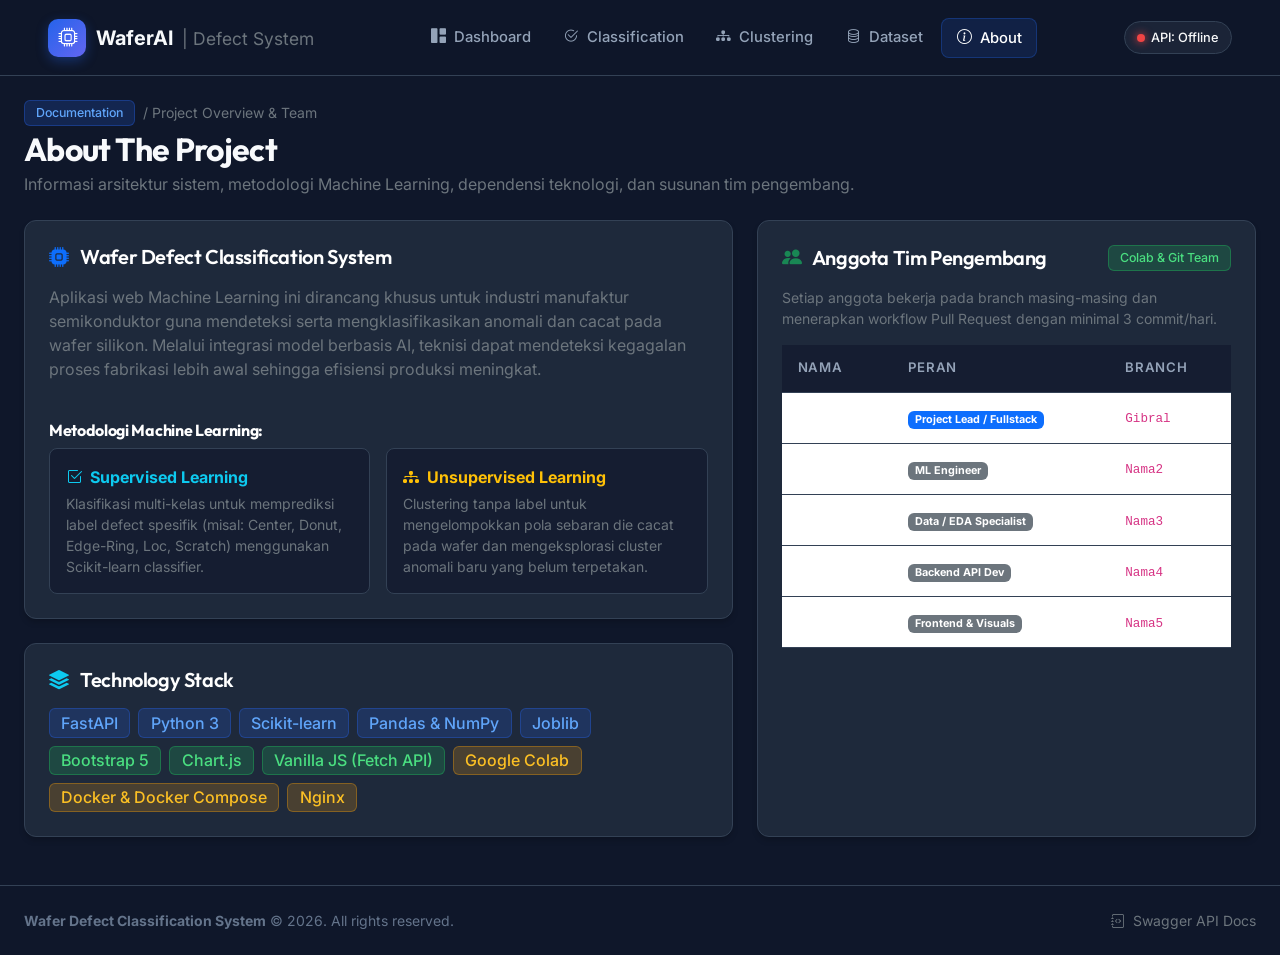
==== frontend/about.html @ f810145e "[CHORE] Inisialisasi struktur awal project Wafer Defect Classification System" ====
<!DOCTYPE html>
<html lang="en">
<head>
    <meta charset="UTF-8">
    <meta name="viewport" content="width=device-width, initial-scale=1.0">
    <title>About Project & Team | Wafer Defect Classification System</title>

    <!-- Google Fonts -->
    <link rel="preconnect" href="https://fonts.googleapis.com">
    <link rel="preconnect" href="https://fonts.gstatic.com" crossorigin>
    <link href="https://fonts.googleapis.com/css2?family=Inter:wght@300;400;500;600;700&family=Outfit:wght@500;600;700;800&display=swap" rel="stylesheet">

    <!-- Bootstrap 5 CSS & Bootstrap Icons -->
    <link href="https://cdn.jsdelivr.net/npm/bootstrap@5.3.3/dist/css/bootstrap.min.css" rel="stylesheet">
    <link href="https://cdn.jsdelivr.net/npm/bootstrap-icons@1.11.3/font/bootstrap-icons.min.css" rel="stylesheet">

    <!-- Custom CSS -->
    <link rel="stylesheet" href="css/style.css">
</head>
<body>

    <!-- Navigation Bar -->
    <nav class="navbar navbar-expand-lg navbar-custom sticky-top">
        <div class="container-fluid px-4">
            <a class="navbar-brand" href="index.html">
                <div class="brand-icon-wrapper">
                    <i class="bi bi-cpu"></i>
                </div>
                <div>
                    <span class="fw-bold">WaferAI</span>
                    <span class="text-secondary small d-none d-sm-inline ms-1">| Defect System</span>
                </div>
            </a>

            <button class="navbar-toggler border-0 text-light" type="button" data-bs-toggle="collapse" data-bs-target="#navbarMain">
                <i class="bi bi-list fs-2"></i>
            </button>

            <div class="collapse navbar-collapse" id="navbarMain">
                <ul class="navbar-nav mx-auto mb-2 mb-lg-0 gap-1">
                    <li class="nav-item">
                        <a class="nav-link" href="index.html">
                            <i class="bi bi-grid-1x2-fill me-1"></i> Dashboard
                        </a>
                    </li>
                    <li class="nav-item">
                        <a class="nav-link" href="classification.html">
                            <i class="bi bi-check2-circle me-1"></i> Classification
                        </a>
                    </li>
                    <li class="nav-item">
                        <a class="nav-link" href="clustering.html">
                            <i class="bi bi-diagram-3-fill me-1"></i> Clustering
                        </a>
                    </li>
                    <li class="nav-item">
                        <a class="nav-link" href="dataset.html">
                            <i class="bi bi-database me-1"></i> Dataset
                        </a>
                    </li>
                    <li class="nav-item">
                        <a class="nav-link active" href="about.html">
                            <i class="bi bi-info-circle me-1"></i> About
                        </a>
                    </li>
                </ul>

                <!-- Live API Health Indicator -->
                <div class="d-flex align-items-center">
                    <div class="api-status-badge">
                        <span id="api-status-dot" class="status-dot checking"></span>
                        <span id="api-status-text" class="text-light">Checking API...</span>
                    </div>
                </div>
            </div>
        </div>
    </nav>

    <!-- Main Content -->
    <main class="container-fluid px-4 py-4">

        <!-- Page Header -->
        <div class="mb-4">
            <div class="d-flex align-items-center gap-2 mb-1">
                <span class="badge badge-custom badge-custom-blue">Documentation</span>
                <span class="text-secondary small">/ Project Overview & Team</span>
            </div>
            <h2 class="fw-bold mb-1">About The Project</h2>
            <p class="text-secondary mb-0">
                Informasi arsitektur sistem, metodologi Machine Learning, dependensi teknologi, dan susunan tim pengembang.
            </p>
        </div>

        <div class="row g-4 mb-4">
            <!-- Project Overview & ML Methods -->
            <div class="col-lg-7">
                <div class="card card-custom p-4 mb-4">
                    <h5 class="mb-3 text-white">
                        <i class="bi bi-cpu-fill text-primary me-2"></i> Wafer Defect Classification System
                    </h5>
                    <p class="text-secondary">
                        Aplikasi web Machine Learning ini dirancang khusus untuk industri manufaktur semikonduktor guna mendeteksi serta mengklasifikasikan anomali dan cacat pada wafer silikon. Melalui integrasi model berbasis AI, teknisi dapat mendeteksi kegagalan proses fabrikasi lebih awal sehingga efisiensi produksi meningkat.
                    </p>

                    <h6 class="text-white mt-4 mb-2 fw-bold">Metodologi Machine Learning:</h6>
                    <div class="row g-3">
                        <div class="col-md-6">
                            <div class="p-3 rounded-3 h-100" style="background: rgba(15, 23, 42, 0.6); border: 1px solid var(--border-color);">
                                <div class="fw-bold text-info mb-1"><i class="bi bi-check2-square me-1"></i> Supervised Learning</div>
                                <div class="text-secondary small">
                                    Klasifikasi multi-kelas untuk memprediksi label defect spesifik (misal: Center, Donut, Edge-Ring, Loc, Scratch) menggunakan Scikit-learn classifier.
                                </div>
                            </div>
                        </div>
                        <div class="col-md-6">
                            <div class="p-3 rounded-3 h-100" style="background: rgba(15, 23, 42, 0.6); border: 1px solid var(--border-color);">
                                <div class="fw-bold text-warning mb-1"><i class="bi bi-diagram-3-fill me-1"></i> Unsupervised Learning</div>
                                <div class="text-secondary small">
                                    Clustering tanpa label untuk mengelompokkan pola sebaran die cacat pada wafer dan mengeksplorasi cluster anomali baru yang belum terpetakan.
                                </div>
                            </div>
                        </div>
                    </div>
                </div>

                <!-- Technology Stack Badges -->
                <div class="card card-custom p-4">
                    <h5 class="mb-3 text-white">
                        <i class="bi bi-stack text-info me-2"></i> Technology Stack
                    </h5>
                    <div class="d-flex flex-wrap gap-2">
                        <span class="badge badge-custom badge-custom-blue fs-6">FastAPI</span>
                        <span class="badge badge-custom badge-custom-blue fs-6">Python 3</span>
                        <span class="badge badge-custom badge-custom-blue fs-6">Scikit-learn</span>
                        <span class="badge badge-custom badge-custom-blue fs-6">Pandas & NumPy</span>
                        <span class="badge badge-custom badge-custom-blue fs-6">Joblib</span>
                        <span class="badge badge-custom badge-custom-green fs-6">Bootstrap 5</span>
                        <span class="badge badge-custom badge-custom-green fs-6">Chart.js</span>
                        <span class="badge badge-custom badge-custom-green fs-6">Vanilla JS (Fetch API)</span>
                        <span class="badge badge-custom badge-custom-amber fs-6">Google Colab</span>
                        <span class="badge badge-custom badge-custom-amber fs-6">Docker & Docker Compose</span>
                        <span class="badge badge-custom badge-custom-amber fs-6">Nginx</span>
                    </div>
                </div>
            </div>

            <!-- Team Members Table -->
            <div class="col-lg-5">
                <div class="card card-custom p-4 h-100">
                    <div class="d-flex justify-content-between align-items-center mb-3">
                        <h5 class="mb-0 text-white">
                            <i class="bi bi-people-fill text-success me-2"></i> Anggota Tim Pengembang
                        </h5>
                        <span class="badge badge-custom badge-custom-green">Colab & Git Team</span>
                    </div>

                    <p class="text-secondary small mb-3">
                        Setiap anggota bekerja pada branch masing-masing dan menerapkan workflow Pull Request dengan minimal 3 commit/hari.
                    </p>

                    <div class="table-responsive">
                        <table class="table table-custom align-middle">
                            <thead>
                                <tr>
                                    <th>Nama</th>
                                    <th>Peran</th>
                                    <th>Branch</th>
                                </tr>
                            </thead>
                            <tbody>
                                <tr>
                                    <td><strong class="text-white">Gibral</strong></td>
                                    <td><span class="badge bg-primary">Project Lead / Fullstack</span></td>
                                    <td><code>Gibral</code></td>
                                </tr>
                                <tr>
                                    <td><strong class="text-white">Nama 2</strong></td>
                                    <td><span class="badge bg-secondary">ML Engineer</span></td>
                                    <td><code>Nama2</code></td>
                                </tr>
                                <tr>
                                    <td><strong class="text-white">Nama 3</strong></td>
                                    <td><span class="badge bg-secondary">Data / EDA Specialist</span></td>
                                    <td><code>Nama3</code></td>
                                </tr>
                                <tr>
                                    <td><strong class="text-white">Nama 4</strong></td>
                                    <td><span class="badge bg-secondary">Backend API Dev</span></td>
                                    <td><code>Nama4</code></td>
                                </tr>
                                <tr>
                                    <td><strong class="text-white">Nama 5</strong></td>
                                    <td><span class="badge bg-secondary">Frontend & Visuals</span></td>
                                    <td><code>Nama5</code></td>
                                </tr>
                            </tbody>
                        </table>
                    </div>
                </div>
            </div>
        </div>

    </main>

    <!-- Footer -->
    <footer class="footer-custom mt-auto">
        <div class="container-fluid px-4">
            <div class="d-flex flex-column flex-sm-row justify-content-between align-items-center gap-2">
                <div>
                    <strong>Wafer Defect Classification System</strong> &copy; 2026. All rights reserved.
                </div>
                <div class="d-flex gap-3">
                    <a href="http://localhost:8001/docs" target="_blank" class="text-secondary text-decoration-none">
                        <i class="bi bi-journal-code me-1"></i> Swagger API Docs
                    </a>
                </div>
            </div>
        </div>
    </footer>

    <!-- Bootstrap 5 JS Bundle -->
    <script src="https://cdn.jsdelivr.net/npm/bootstrap@5.3.3/dist/js/bootstrap.bundle.min.js"></script>
    <!-- Central API Client -->
    <script src="js/api.js"></script>
</body>
</html>
---- frontend/css/style.css ----
/* ==========================================================================
   Wafer Defect Classification System - Industrial + AI Dashboard Theme
   ========================================================================== */

:root {
    --bg-dark: #0F172A;
    --bg-card: #1E293B;
    --bg-card-hover: #243248;
    --border-color: #334155;
    --border-light: rgba(255, 255, 255, 0.08);

    --primary-blue: #2563EB;
    --primary-hover: #1D4ED8;
    --accent-cyan: #38BDF8;
    --accent-indigo: #6366F1;

    --status-success: #22C55E;
    --status-warning: #F59E0B;
    --status-danger: #EF4444;

    --text-primary: #F8FAFC;
    --text-secondary: #94A3B8;
    --text-muted: #64748B;

    --radius-md: 12px;
    --radius-lg: 16px;
    --transition-base: all 0.2s cubic-bezier(0.4, 0, 0.2, 1);
}

body {
    background-color: var(--bg-dark);
    color: var(--text-primary);
    font-family: 'Inter', -apple-system, BlinkMacSystemFont, "Segoe UI", Roboto, sans-serif;
    min-height: 100vh;
    display: flex;
    flex-direction: column;
    margin: 0;
    padding: 0;
    overflow-x: hidden;
}

h1, h2, h3, h4, h5, h6, .brand-font {
    font-family: 'Outfit', sans-serif;
    font-weight: 600;
    letter-spacing: -0.02em;
}

/* ==========================================================================
   Navigation Bar
   ========================================================================== */
.navbar-custom {
    background-color: rgba(15, 23, 42, 0.92);
    backdrop-filter: blur(12px);
    border-bottom: 1px solid var(--border-color);
    padding: 0.85rem 1.5rem;
    transition: var(--transition-base);
}

.navbar-brand {
    font-size: 1.25rem;
    color: var(--text-primary) !important;
    display: flex;
    align-items: center;
    gap: 0.6rem;
}

.brand-icon-wrapper {
    width: 38px;
    height: 38px;
    background: linear-gradient(135deg, var(--primary-blue), var(--accent-indigo));
    border-radius: 10px;
    display: flex;
    align-items: center;
    justify-content: center;
    color: #FFFFFF;
    font-size: 1.2rem;
    box-shadow: 0 4px 12px rgba(37, 99, 235, 0.35);
}

.nav-link {
    color: var(--text-secondary) !important;
    font-size: 0.925rem;
    font-weight: 500;
    padding: 0.5rem 0.9rem !important;
    border-radius: 8px;
    transition: var(--transition-base);
}

.nav-link:hover {
    color: var(--text-primary) !important;
    background-color: rgba(255, 255, 255, 0.05);
}

.nav-link.active {
    color: #FFFFFF !important;
    background-color: rgba(37, 99, 235, 0.15);
    border: 1px solid rgba(37, 99, 235, 0.3);
}

/* API Status Indicator Badge */
.api-status-badge {
    display: inline-flex;
    align-items: center;
    gap: 6px;
    padding: 0.35rem 0.75rem;
    font-size: 0.8rem;
    font-weight: 500;
    border-radius: 20px;
    background-color: rgba(30, 41, 59, 0.8);
    border: 1px solid var(--border-color);
}

.status-dot {
    width: 8px;
    height: 8px;
    border-radius: 50%;
    display: inline-block;
}

.status-dot.online {
    background-color: var(--status-success);
    box-shadow: 0 0 8px var(--status-success);
}

.status-dot.offline {
    background-color: var(--status-danger);
    box-shadow: 0 0 8px var(--status-danger);
}

.status-dot.checking {
    background-color: var(--status-warning);
    animation: pulse 1.5s infinite;
}

@keyframes pulse {
    0%, 100% { opacity: 1; }
    50% { opacity: 0.4; }
}

/* ==========================================================================
   Cards & Surfaces
   ========================================================================== */
.card-custom {
    background-color: var(--bg-card);
    border: 1px solid var(--border-color);
    border-radius: var(--radius-md);
    color: var(--text-primary);
    transition: var(--transition-base);
    box-shadow: 0 4px 6px -1px rgba(0, 0, 0, 0.2);
}

.card-custom:hover {
    border-color: rgba(56, 189, 248, 0.3);
    box-shadow: 0 10px 15px -3px rgba(0, 0, 0, 0.3);
}

.card-custom-header {
    background: transparent;
    border-bottom: 1px solid var(--border-color);
    padding: 1.1rem 1.4rem;
}

.stat-icon {
    width: 48px;
    height: 48px;
    border-radius: 12px;
    display: flex;
    align-items: center;
    justify-content: center;
    font-size: 1.35rem;
}

.stat-icon.blue {
    background: rgba(37, 99, 235, 0.15);
    color: var(--accent-cyan);
    border: 1px solid rgba(37, 99, 235, 0.3);
}

.stat-icon.green {
    background: rgba(34, 197, 94, 0.15);
    color: var(--status-success);
    border: 1px solid rgba(34, 197, 94, 0.3);
}

.stat-icon.amber {
    background: rgba(245, 158, 11, 0.15);
    color: var(--status-warning);
    border: 1px solid rgba(245, 158, 11, 0.3);
}

.stat-icon.purple {
    background: rgba(99, 102, 241, 0.15);
    color: #A5B4FC;
    border: 1px solid rgba(99, 102, 241, 0.3);
}

/* ==========================================================================
   Buttons & Inputs
   ========================================================================== */
.btn-primary-custom {
    background-color: var(--primary-blue);
    border: 1px solid var(--primary-blue);
    color: #FFFFFF;
    font-weight: 500;
    border-radius: 8px;
    padding: 0.55rem 1.25rem;
    transition: var(--transition-base);
}

.btn-primary-custom:hover, .btn-primary-custom:focus {
    background-color: var(--primary-hover);
    border-color: var(--primary-hover);
    color: #FFFFFF;
    box-shadow: 0 4px 12px rgba(37, 99, 235, 0.35);
}

.btn-outline-custom {
    background-color: transparent;
    border: 1px solid var(--border-color);
    color: var(--text-primary);
    font-weight: 500;
    border-radius: 8px;
    padding: 0.55rem 1.25rem;
    transition: var(--transition-base);
}

.btn-outline-custom:hover {
    background-color: rgba(255, 255, 255, 0.05);
    border-color: var(--text-secondary);
    color: #FFFFFF;
}

.form-control-custom {
    background-color: rgba(15, 23, 42, 0.6);
    border: 1px solid var(--border-color);
    color: var(--text-primary);
    border-radius: 8px;
    padding: 0.6rem 0.9rem;
    font-size: 0.925rem;
    transition: var(--transition-base);
}

.form-control-custom:focus {
    background-color: rgba(15, 23, 42, 0.85);
    border-color: var(--accent-cyan);
    color: var(--text-primary);
    box-shadow: 0 0 0 3px rgba(56, 189, 248, 0.18);
    outline: none;
}

.form-control-custom::placeholder {
    color: var(--text-muted);
}

/* ==========================================================================
   Badges, Alerts & Tables
   ========================================================================== */
.badge-custom {
    padding: 0.35rem 0.7rem;
    border-radius: 6px;
    font-weight: 500;
    font-size: 0.775rem;
}

.badge-custom-blue {
    background-color: rgba(37, 99, 235, 0.2);
    color: #60A5FA;
    border: 1px solid rgba(37, 99, 235, 0.35);
}

.badge-custom-green {
    background-color: rgba(34, 197, 94, 0.2);
    color: #4ADE80;
    border: 1px solid rgba(34, 197, 94, 0.35);
}

.badge-custom-amber {
    background-color: rgba(245, 158, 11, 0.2);
    color: #FBBF24;
    border: 1px solid rgba(245, 158, 11, 0.35);
}

.alert-custom-info {
    background-color: rgba(37, 99, 235, 0.12);
    border: 1px solid rgba(37, 99, 235, 0.3);
    color: #93C5FD;
    border-radius: var(--radius-md);
}

.table-custom {
    color: var(--text-primary);
    margin-bottom: 0;
}

.table-custom th {
    background-color: rgba(15, 23, 42, 0.6);
    color: var(--text-secondary);
    font-weight: 600;
    font-size: 0.825rem;
    text-transform: uppercase;
    letter-spacing: 0.05em;
    border-bottom: 1px solid var(--border-color);
    padding: 0.85rem 1rem;
}

.table-custom td {
    border-bottom: 1px solid var(--border-color);
    padding: 0.85rem 1rem;
    font-size: 0.9rem;
    vertical-align: middle;
}

/* ==========================================================================
   Footer
   ========================================================================== */
.footer-custom {
    background-color: var(--bg-dark);
    border-top: 1px solid var(--border-color);
    padding: 1.5rem 0;
    margin-top: auto;
    font-size: 0.875rem;
    color: var(--text-muted);
}
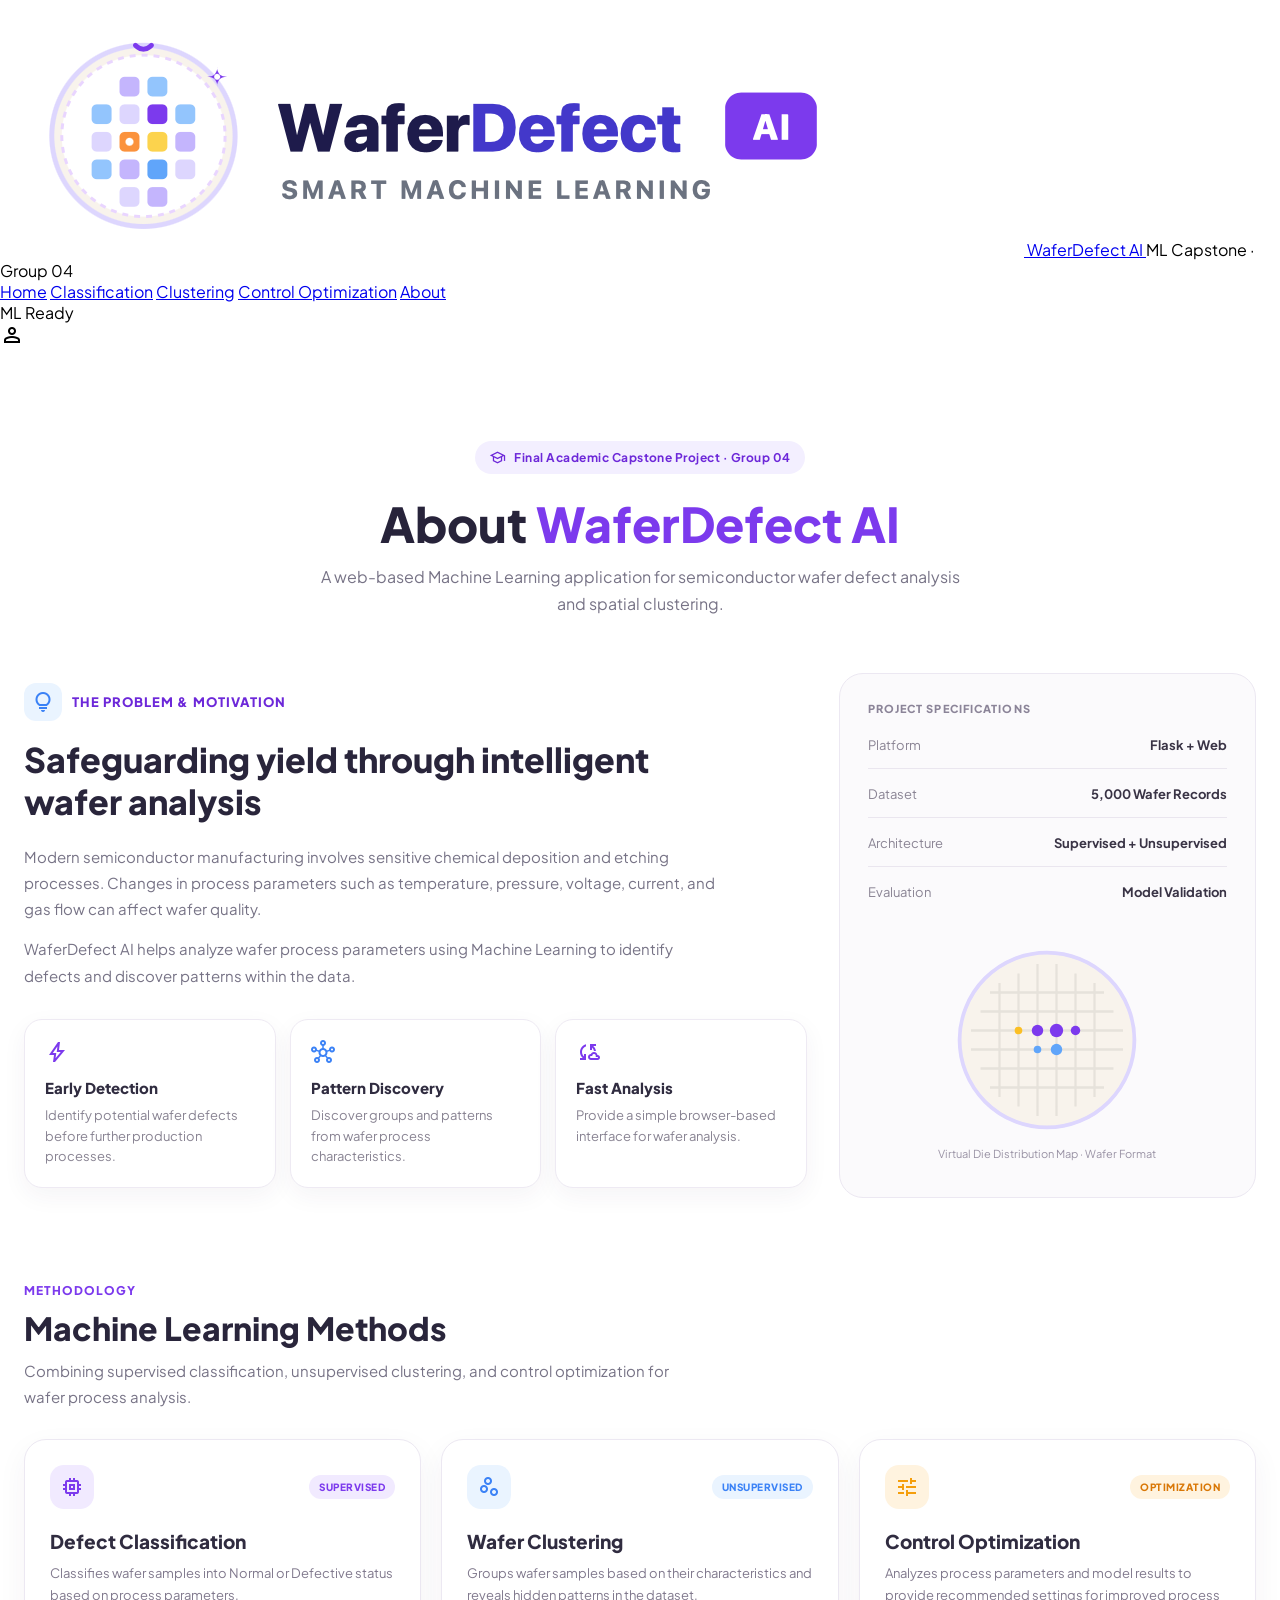
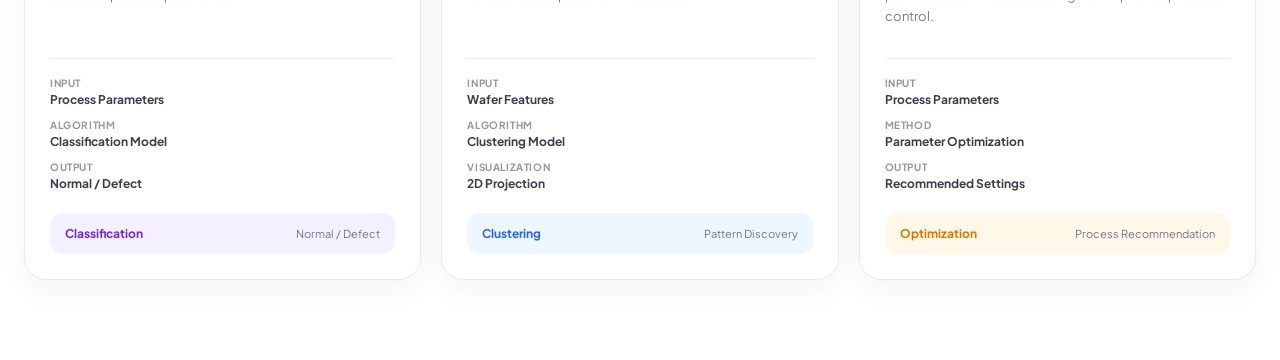
==== commit 21da60b0: "Sementara about page" ====
--- a/frontend/about.html
+++ b/frontend/about.html
@@ -1,226 +1,512 @@
 <!DOCTYPE html>
 <html lang="en">
+
 <head>
     <meta charset="UTF-8">
     <meta name="viewport" content="width=device-width, initial-scale=1.0">
-    <title>About Project & Team | Wafer Defect Classification System</title>
-
-    <!-- Google Fonts -->
+
+    <title>About - WaferDefect AI</title>
+
+    <!-- Font -->
     <link rel="preconnect" href="https://fonts.googleapis.com">
     <link rel="preconnect" href="https://fonts.gstatic.com" crossorigin>
-    <link href="https://fonts.googleapis.com/css2?family=Inter:wght@300;400;500;600;700&family=Outfit:wght@500;600;700;800&display=swap" rel="stylesheet">
-
-    <!-- Bootstrap 5 CSS & Bootstrap Icons -->
-    <link href="https://cdn.jsdelivr.net/npm/bootstrap@5.3.3/dist/css/bootstrap.min.css" rel="stylesheet">
-    <link href="https://cdn.jsdelivr.net/npm/bootstrap-icons@1.11.3/font/bootstrap-icons.min.css" rel="stylesheet">
-
-    <!-- Custom CSS -->
+
+    <link href="https://fonts.googleapis.com/css2?family=Plus+Jakarta+Sans:wght@400;500;600;700;800&display=swap" rel="stylesheet">
+
+    <!-- Material Icons -->
+    <link href="https://fonts.googleapis.com/css2?family=Material+Symbols+Outlined:opsz,wght,FILL,GRAD@20..48,100..700,0..1,-50..200" rel="stylesheet">
+
+    <!-- CSS -->
     <link rel="stylesheet" href="css/style.css">
+    <link rel="stylesheet" href="css/about.css">
 </head>
+
 <body>
 
-    <!-- Navigation Bar -->
-    <nav class="navbar navbar-expand-lg navbar-custom sticky-top">
-        <div class="container-fluid px-4">
-            <a class="navbar-brand" href="index.html">
-                <div class="brand-icon-wrapper">
-                    <i class="bi bi-cpu"></i>
+    <!-- =========================
+         NAVBAR
+    ========================== -->
+
+    <header class="navbar">
+        <div class="navbar-container">
+
+            <a href="index.html" class="brand">
+                <img src="assets/logo.png" alt="WaferDefect AI Logo">
+                <span class="brand-name">WaferDefect AI</span>
+            </a>
+
+            <span class="project-badge">
+                ML Capstone · Group 04
+            </span>
+
+            <nav class="nav-menu">
+                <a href="index.html">Home</a>
+                <a href="classification.html">Classification</a>
+                <a href="clustering.html">Clustering</a>
+                <a href="index.html#optimization">Control Optimization</a>
+                <a href="about.html" class="active">About</a>
+            </nav>
+
+            <div class="nav-right">
+
+                <div class="ml-status">
+                    <span class="status-dot"></span> ML Ready
                 </div>
-                <div>
-                    <span class="fw-bold">WaferAI</span>
-                    <span class="text-secondary small d-none d-sm-inline ms-1">| Defect System</span>
+
+                <div class="profile-button">
+                    <span class="material-symbols-outlined">
+                        person
+                    </span>
                 </div>
-            </a>
-
-            <button class="navbar-toggler border-0 text-light" type="button" data-bs-toggle="collapse" data-bs-target="#navbarMain">
-                <i class="bi bi-list fs-2"></i>
-            </button>
-
-            <div class="collapse navbar-collapse" id="navbarMain">
-                <ul class="navbar-nav mx-auto mb-2 mb-lg-0 gap-1">
-                    <li class="nav-item">
-                        <a class="nav-link" href="index.html">
-                            <i class="bi bi-grid-1x2-fill me-1"></i> Dashboard
-                        </a>
-                    </li>
-                    <li class="nav-item">
-                        <a class="nav-link" href="classification.html">
-                            <i class="bi bi-check2-circle me-1"></i> Classification
-                        </a>
-                    </li>
-                    <li class="nav-item">
-                        <a class="nav-link" href="clustering.html">
-                            <i class="bi bi-diagram-3-fill me-1"></i> Clustering
-                        </a>
-                    </li>
-                    <li class="nav-item">
-                        <a class="nav-link" href="dataset.html">
-                            <i class="bi bi-database me-1"></i> Dataset
-                        </a>
-                    </li>
-                    <li class="nav-item">
-                        <a class="nav-link active" href="about.html">
-                            <i class="bi bi-info-circle me-1"></i> About
-                        </a>
-                    </li>
-                </ul>
-
-                <!-- Live API Health Indicator -->
-                <div class="d-flex align-items-center">
-                    <div class="api-status-badge">
-                        <span id="api-status-dot" class="status-dot checking"></span>
-                        <span id="api-status-text" class="text-light">Checking API...</span>
+
+            </div>
+
+        </div>
+    </header>
+
+
+    <!-- =========================
+         MAIN
+    ========================== -->
+
+    <main class="about-main">
+
+        <div class="about-container">
+
+            <!-- HERO -->
+
+            <section class="about-hero">
+
+                <span class="about-badge">
+                    <span class="material-symbols-outlined">
+                        school
+                    </span> Final Academic Capstone Project · Group 04
+                </span>
+
+                <h1>
+                    About
+                    <span>WaferDefect AI</span>
+                </h1>
+
+                <p>
+                    A web-based Machine Learning application for semiconductor wafer defect analysis and spatial clustering.
+                </p>
+
+            </section>
+
+
+            <!-- =========================
+                 PROBLEM & MOTIVATION
+            ========================== -->
+
+            <section class="problem-section">
+
+                <div class="problem-content">
+
+                    <div class="section-title-row">
+
+                        <div class="section-icon blue-icon">
+                            <span class="material-symbols-outlined">
+                                lightbulb
+                            </span>
+                        </div>
+
+                        <span>
+                            The Problem &amp; Motivation
+                        </span>
+
                     </div>
+
+                    <h2>
+                        Safeguarding yield through intelligent wafer analysis
+                    </h2>
+
+                    <p>
+                        Modern semiconductor manufacturing involves sensitive chemical deposition and etching processes. Changes in process parameters such as temperature, pressure, voltage, current, and gas flow can affect wafer quality.
+                    </p>
+
+                    <p>
+                        WaferDefect AI helps analyze wafer process parameters using Machine Learning to identify defects and discover patterns within the data.
+                    </p>
+
+
+                    <!-- GOALS -->
+
+                    <div class="goal-grid">
+
+                        <div class="goal-card">
+
+                            <span class="material-symbols-outlined purple-text">
+                                bolt
+                            </span>
+
+                            <h3>
+                                Early Detection
+                            </h3>
+
+                            <p>
+                                Identify potential wafer defects before further production processes.
+                            </p>
+
+                        </div>
+
+
+                        <div class="goal-card">
+
+                            <span class="material-symbols-outlined blue-text">
+                                hub
+                            </span>
+
+                            <h3>
+                                Pattern Discovery
+                            </h3>
+
+                            <p>
+                                Discover groups and patterns from wafer process characteristics.
+                            </p>
+
+                        </div>
+
+
+                        <div class="goal-card">
+
+                            <span class="material-symbols-outlined purple-text">
+                                cloud_sync
+                            </span>
+
+                            <h3>
+                                Fast Analysis
+                            </h3>
+
+                            <p>
+                                Provide a simple browser-based interface for wafer analysis.
+                            </p>
+
+                        </div>
+
+                    </div>
+
                 </div>
-            </div>
+
+
+                <!-- PROJECT SPECIFICATION -->
+
+                <aside class="spec-panel">
+
+                    <span class="spec-title">
+                        PROJECT SPECIFICATIONS
+                    </span>
+
+                    <div class="spec-list">
+
+                        <div class="spec-item">
+                            <span>Platform</span>
+                            <strong>Flask + Web</strong>
+                        </div>
+
+                        <div class="spec-item">
+                            <span>Dataset</span>
+                            <strong>5,000 Wafer Records</strong>
+                        </div>
+
+                        <div class="spec-item">
+                            <span>Architecture</span>
+                            <strong>Supervised + Unsupervised</strong>
+                        </div>
+
+                        <div class="spec-item">
+                            <span>Evaluation</span>
+                            <strong>Model Validation</strong>
+                        </div>
+
+                    </div>
+
+
+                    <!-- WAFER GRAPHIC -->
+
+                    <div class="wafer-graphic">
+
+                        <svg viewBox="0 0 100 100" xmlns="http://www.w3.org/2000/svg">
+
+                            <circle
+                                cx="50"
+                                cy="50"
+                                r="46"
+                                fill="#F8F3EC"
+                                stroke="#DDD6FE"
+                                stroke-width="2"
+                            />
+
+                            <path
+                                d="M25 20v60M35 15v70M45 10v80M55 10v80M65 15v70M75 20v60"
+                                stroke="#E6E2DB"
+                                stroke-width="1.2"
+                            />
+
+                            <path
+                                d="M20 25h60M15 35h70M10 45h80M10 55h80M15 65h70M20 75h60"
+                                stroke="#E6E2DB"
+                                stroke-width="1.2"
+                            />
+
+                            <circle
+                                cx="45"
+                                cy="45"
+                                r="3"
+                                fill="#7C3AED"
+                            />
+
+                            <circle
+                                cx="55"
+                                cy="45"
+                                r="3.5"
+                                fill="#7C3AED"
+                            />
+
+                            <circle
+                                cx="55"
+                                cy="55"
+                                r="3"
+                                fill="#60A5FA"
+                            />
+
+                            <circle
+                                cx="65"
+                                cy="45"
+                                r="2.5"
+                                fill="#7C3AED"
+                            />
+
+                            <circle
+                                cx="45"
+                                cy="55"
+                                r="2"
+                                fill="#60A5FA"
+                            />
+
+                            <circle
+                                cx="35"
+                                cy="45"
+                                r="2"
+                                fill="#FBBF24"
+                            />
+
+                        </svg>
+
+                    </div>
+
+                    <p class="wafer-caption">
+                        Virtual Die Distribution Map · Wafer Format
+                    </p>
+
+                </aside>
+
+            </section>
+
+
+            <!-- =========================
+                 METHODOLOGY
+            ========================== -->
+
+            <section class="ml-section">
+
+                <div class="section-heading-left">
+
+                    <span class="section-label purple-label">
+                        Methodology
+                    </span>
+
+                    <h2>
+                        Machine Learning Methods
+                    </h2>
+
+                    <p>
+                        Combining supervised classification, unsupervised clustering, and control optimization for wafer process analysis.
+                    </p>
+
+                </div>
+
+
+                <div class="engine-grid">
+
+                    <!-- CLASSIFICATION -->
+
+                    <article class="engine-card">
+
+                        <div class="engine-header">
+
+                            <div class="engine-icon purple-icon">
+                                <span class="material-symbols-outlined">
+                                    memory
+                                </span>
+                            </div>
+
+                            <span class="engine-badge purple-badge">
+                                Supervised
+                            </span>
+
+                        </div>
+
+                        <h3>
+                            Defect Classification
+                        </h3>
+
+                        <p>
+                            Classifies wafer samples into Normal or Defective status based on process parameters.
+                        </p>
+
+                        <div class="engine-details">
+
+                            <div>
+                                <span>Input</span>
+                                <strong>Process Parameters</strong>
+                            </div>
+
+                            <div>
+                                <span>Algorithm</span>
+                                <strong>Classification Model</strong>
+                            </div>
+
+                            <div>
+                                <span>Output</span>
+                                <strong>Normal / Defect</strong>
+                            </div>
+
+                        </div>
+
+                        <div class="engine-result">
+
+                            <div>
+                                <strong>Classification</strong>
+                                <span>Normal / Defect</span>
+                            </div>
+
+                        </div>
+
+                    </article>
+
+
+                    <!-- CLUSTERING -->
+
+                    <article class="engine-card">
+
+                        <div class="engine-header">
+
+                            <div class="engine-icon blue-icon">
+                                <span class="material-symbols-outlined">
+                                    scatter_plot
+                                </span>
+                            </div>
+
+                            <span class="engine-badge blue-badge">
+                                Unsupervised
+                            </span>
+
+                        </div>
+
+                        <h3>
+                            Wafer Clustering
+                        </h3>
+
+                        <p>
+                            Groups wafer samples based on their characteristics and reveals hidden patterns in the dataset.
+                        </p>
+
+                        <div class="engine-details">
+
+                            <div>
+                                <span>Input</span>
+                                <strong>Wafer Features</strong>
+                            </div>
+
+                            <div>
+                                <span>Algorithm</span>
+                                <strong>Clustering Model</strong>
+                            </div>
+
+                            <div>
+                                <span>Visualization</span>
+                                <strong>2D Projection</strong>
+                            </div>
+
+                        </div>
+
+                        <div class="engine-result blue-result">
+
+                            <div>
+                                <strong>Clustering</strong>
+                                <span>Pattern Discovery</span>
+                            </div>
+
+                        </div>
+
+                    </article>
+
+
+                    <!-- CONTROL OPTIMIZATION -->
+
+                    <article class="engine-card" id="optimization">
+
+                        <div class="engine-header">
+
+                            <div class="engine-icon orange-icon">
+                                <span class="material-symbols-outlined">
+                                    tune
+                                </span>
+                            </div>
+
+                            <span class="engine-badge orange-badge">
+                                Optimization
+                            </span>
+
+                        </div>
+
+                        <h3>
+                            Control Optimization
+                        </h3>
+
+                        <p>
+                            Analyzes process parameters and model results to provide recommended settings for improved process control.
+                        </p>
+
+                        <div class="engine-details">
+
+                            <div>
+                                <span>Input</span>
+                                <strong>Process Parameters</strong>
+                            </div>
+
+                            <div>
+                                <span>Method</span>
+                                <strong>Parameter Optimization</strong>
+                            </div>
+
+                            <div>
+                                <span>Output</span>
+                                <strong>Recommended Settings</strong>
+                            </div>
+
+                        </div>
+
+                        <div class="engine-result orange-result">
+
+                            <div>
+                                <strong>Optimization</strong>
+                                <span>Process Recommendation</span>
+                            </div>
+
+                        </div>
+
+                    </article>
+
+                </div>
+
+            </section>
+
         </div>
-    </nav>
-
-    <!-- Main Content -->
-    <main class="container-fluid px-4 py-4">
-
-        <!-- Page Header -->
-        <div class="mb-4">
-            <div class="d-flex align-items-center gap-2 mb-1">
-                <span class="badge badge-custom badge-custom-blue">Documentation</span>
-                <span class="text-secondary small">/ Project Overview & Team</span>
-            </div>
-            <h2 class="fw-bold mb-1">About The Project</h2>
-            <p class="text-secondary mb-0">
-                Informasi arsitektur sistem, metodologi Machine Learning, dependensi teknologi, dan susunan tim pengembang.
-            </p>
-        </div>
-
-        <div class="row g-4 mb-4">
-            <!-- Project Overview & ML Methods -->
-            <div class="col-lg-7">
-                <div class="card card-custom p-4 mb-4">
-                    <h5 class="mb-3 text-white">
-                        <i class="bi bi-cpu-fill text-primary me-2"></i> Wafer Defect Classification System
-                    </h5>
-                    <p class="text-secondary">
-                        Aplikasi web Machine Learning ini dirancang khusus untuk industri manufaktur semikonduktor guna mendeteksi serta mengklasifikasikan anomali dan cacat pada wafer silikon. Melalui integrasi model berbasis AI, teknisi dapat mendeteksi kegagalan proses fabrikasi lebih awal sehingga efisiensi produksi meningkat.
-                    </p>
-
-                    <h6 class="text-white mt-4 mb-2 fw-bold">Metodologi Machine Learning:</h6>
-                    <div class="row g-3">
-                        <div class="col-md-6">
-                            <div class="p-3 rounded-3 h-100" style="background: rgba(15, 23, 42, 0.6); border: 1px solid var(--border-color);">
-                                <div class="fw-bold text-info mb-1"><i class="bi bi-check2-square me-1"></i> Supervised Learning</div>
-                                <div class="text-secondary small">
-                                    Klasifikasi multi-kelas untuk memprediksi label defect spesifik (misal: Center, Donut, Edge-Ring, Loc, Scratch) menggunakan Scikit-learn classifier.
-                                </div>
-                            </div>
-                        </div>
-                        <div class="col-md-6">
-                            <div class="p-3 rounded-3 h-100" style="background: rgba(15, 23, 42, 0.6); border: 1px solid var(--border-color);">
-                                <div class="fw-bold text-warning mb-1"><i class="bi bi-diagram-3-fill me-1"></i> Unsupervised Learning</div>
-                                <div class="text-secondary small">
-                                    Clustering tanpa label untuk mengelompokkan pola sebaran die cacat pada wafer dan mengeksplorasi cluster anomali baru yang belum terpetakan.
-                                </div>
-                            </div>
-                        </div>
-                    </div>
-                </div>
-
-                <!-- Technology Stack Badges -->
-                <div class="card card-custom p-4">
-                    <h5 class="mb-3 text-white">
-                        <i class="bi bi-stack text-info me-2"></i> Technology Stack
-                    </h5>
-                    <div class="d-flex flex-wrap gap-2">
-                        <span class="badge badge-custom badge-custom-blue fs-6">FastAPI</span>
-                        <span class="badge badge-custom badge-custom-blue fs-6">Python 3</span>
-                        <span class="badge badge-custom badge-custom-blue fs-6">Scikit-learn</span>
-                        <span class="badge badge-custom badge-custom-blue fs-6">Pandas & NumPy</span>
-                        <span class="badge badge-custom badge-custom-blue fs-6">Joblib</span>
-                        <span class="badge badge-custom badge-custom-green fs-6">Bootstrap 5</span>
-                        <span class="badge badge-custom badge-custom-green fs-6">Chart.js</span>
-                        <span class="badge badge-custom badge-custom-green fs-6">Vanilla JS (Fetch API)</span>
-                        <span class="badge badge-custom badge-custom-amber fs-6">Google Colab</span>
-                        <span class="badge badge-custom badge-custom-amber fs-6">Docker & Docker Compose</span>
-                        <span class="badge badge-custom badge-custom-amber fs-6">Nginx</span>
-                    </div>
-                </div>
-            </div>
-
-            <!-- Team Members Table -->
-            <div class="col-lg-5">
-                <div class="card card-custom p-4 h-100">
-                    <div class="d-flex justify-content-between align-items-center mb-3">
-                        <h5 class="mb-0 text-white">
-                            <i class="bi bi-people-fill text-success me-2"></i> Anggota Tim Pengembang
-                        </h5>
-                        <span class="badge badge-custom badge-custom-green">Colab & Git Team</span>
-                    </div>
-
-                    <p class="text-secondary small mb-3">
-                        Setiap anggota bekerja pada branch masing-masing dan menerapkan workflow Pull Request dengan minimal 3 commit/hari.
-                    </p>
-
-                    <div class="table-responsive">
-                        <table class="table table-custom align-middle">
-                            <thead>
-                                <tr>
-                                    <th>Nama</th>
-                                    <th>Peran</th>
-                                    <th>Branch</th>
-                                </tr>
-                            </thead>
-                            <tbody>
-                                <tr>
-                                    <td><strong class="text-white">Gibral</strong></td>
-                                    <td><span class="badge bg-primary">Project Lead / Fullstack</span></td>
-                                    <td><code>Gibral</code></td>
-                                </tr>
-                                <tr>
-                                    <td><strong class="text-white">Nama 2</strong></td>
-                                    <td><span class="badge bg-secondary">ML Engineer</span></td>
-                                    <td><code>Nama2</code></td>
-                                </tr>
-                                <tr>
-                                    <td><strong class="text-white">Nama 3</strong></td>
-                                    <td><span class="badge bg-secondary">Data / EDA Specialist</span></td>
-                                    <td><code>Nama3</code></td>
-                                </tr>
-                                <tr>
-                                    <td><strong class="text-white">Nama 4</strong></td>
-                                    <td><span class="badge bg-secondary">Backend API Dev</span></td>
-                                    <td><code>Nama4</code></td>
-                                </tr>
-                                <tr>
-                                    <td><strong class="text-white">Nama 5</strong></td>
-                                    <td><span class="badge bg-secondary">Frontend & Visuals</span></td>
-                                    <td><code>Nama5</code></td>
-                                </tr>
-                            </tbody>
-                        </table>
-                    </div>
-                </div>
-            </div>
-        </div>
 
     </main>
 
-    <!-- Footer -->
-    <footer class="footer-custom mt-auto">
-        <div class="container-fluid px-4">
-            <div class="d-flex flex-column flex-sm-row justify-content-between align-items-center gap-2">
-                <div>
-                    <strong>Wafer Defect Classification System</strong> &copy; 2026. All rights reserved.
-                </div>
-                <div class="d-flex gap-3">
-                    <a href="http://localhost:8001/docs" target="_blank" class="text-secondary text-decoration-none">
-                        <i class="bi bi-journal-code me-1"></i> Swagger API Docs
-                    </a>
-                </div>
-            </div>
-        </div>
-    </footer>
-
-    <!-- Bootstrap 5 JS Bundle -->
-    <script src="https://cdn.jsdelivr.net/npm/bootstrap@5.3.3/dist/js/bootstrap.bundle.min.js"></script>
-    <!-- Central API Client -->
-    <script src="js/api.js"></script>
 </body>
-</html>
+
+</html>
--- a/frontend/css/style.css
+++ b/frontend/css/style.css
@@ -1,323 +1,105 @@
-/* ==========================================================================
-   Wafer Defect Classification System - Industrial + AI Dashboard Theme
-   ========================================================================== */
+/* ===== CSS BLOCK 1 ===== */
 
-:root {
-    --bg-dark: #0F172A;
-    --bg-card: #1E293B;
-    --bg-card-hover: #243248;
-    --border-color: #334155;
-    --border-light: rgba(255, 255, 255, 0.08);
+@layer base {
+    html,
+    body {
+        margin: 0;
+        padding: 0;
+    }
+    body {
+        overscroll-behavior: none;
+    }
+    main>:first-child {
+        margin-top: 0!important;
+    }
+    main>:last-child {
+        margin-bottom: 0!important;
+    }
+}
 
-    --primary-blue: #2563EB;
-    --primary-hover: #1D4ED8;
-    --accent-cyan: #38BDF8;
-    --accent-indigo: #6366F1;
+ ::-webkit-scrollbar {
+    display: none;
+}
 
-    --status-success: #22C55E;
-    --status-warning: #F59E0B;
-    --status-danger: #EF4444;
 
-    --text-primary: #F8FAFC;
-    --text-secondary: #94A3B8;
-    --text-muted: #64748B;
+/* ===== CSS BLOCK 2 ===== */
 
-    --radius-md: 12px;
-    --radius-lg: 16px;
-    --transition-base: all 0.2s cubic-bezier(0.4, 0, 0.2, 1);
+
+/*
+ * WaferDefect AI — Stitch design integration
+ * Tailwind CDN supplies the visual design tokens and utility classes
+ * exactly as generated by Stitch. This file only contains global/base
+ * rules and responsive fixes that should not alter the Stitch design.
+ */
+
+@import url('https://fonts.googleapis.com/css2?family=Plus+Jakarta+Sans:wght@400;500;600;700&display=swap');
+html,
+body {
+    margin: 0;
+    padding: 0;
+    min-height: 100%;
 }
 
 body {
-    background-color: var(--bg-dark);
-    color: var(--text-primary);
-    font-family: 'Inter', -apple-system, BlinkMacSystemFont, "Segoe UI", Roboto, sans-serif;
-    min-height: 100vh;
-    display: flex;
-    flex-direction: column;
-    margin: 0;
-    padding: 0;
-    overflow-x: hidden;
+    overscroll-behavior: none;
+    font-family: "Plus Jakarta Sans", sans-serif;
 }
 
-h1, h2, h3, h4, h5, h6, .brand-font {
-    font-family: 'Outfit', sans-serif;
-    font-weight: 600;
-    letter-spacing: -0.02em;
+main> :first-child {
+    margin-top: 0 !important;
 }
 
-/* ==========================================================================
-   Navigation Bar
-   ========================================================================== */
-.navbar-custom {
-    background-color: rgba(15, 23, 42, 0.92);
-    backdrop-filter: blur(12px);
-    border-bottom: 1px solid var(--border-color);
-    padding: 0.85rem 1.5rem;
-    transition: var(--transition-base);
+main> :last-child {
+    margin-bottom: 0 !important;
 }
 
-.navbar-brand {
-    font-size: 1.25rem;
-    color: var(--text-primary) !important;
-    display: flex;
-    align-items: center;
-    gap: 0.6rem;
+* {
+    box-sizing: border-box;
 }
 
-.brand-icon-wrapper {
-    width: 38px;
-    height: 38px;
-    background: linear-gradient(135deg, var(--primary-blue), var(--accent-indigo));
-    border-radius: 10px;
-    display: flex;
-    align-items: center;
-    justify-content: center;
-    color: #FFFFFF;
-    font-size: 1.2rem;
-    box-shadow: 0 4px 12px rgba(37, 99, 235, 0.35);
+button,
+input,
+select,
+textarea {
+    font: inherit;
 }
 
-.nav-link {
-    color: var(--text-secondary) !important;
-    font-size: 0.925rem;
-    font-weight: 500;
-    padding: 0.5rem 0.9rem !important;
-    border-radius: 8px;
-    transition: var(--transition-base);
+img {
+    max-width: 100%;
 }
 
-.nav-link:hover {
-    color: var(--text-primary) !important;
-    background-color: rgba(255, 255, 255, 0.05);
+.material-symbols-outlined {
+    font-family: "Material Symbols Outlined";
+    font-weight: normal;
+    font-style: normal;
+    font-size: 24px;
+    line-height: 1;
+    letter-spacing: normal;
+    text-transform: none;
+    display: inline-block;
+    white-space: nowrap;
+    word-wrap: normal;
+    direction: ltr;
+    -webkit-font-feature-settings: "liga";
+    -webkit-font-smoothing: antialiased;
 }
 
-.nav-link.active {
-    color: #FFFFFF !important;
-    background-color: rgba(37, 99, 235, 0.15);
-    border: 1px solid rgba(37, 99, 235, 0.3);
-}
 
-/* API Status Indicator Badge */
-.api-status-badge {
-    display: inline-flex;
-    align-items: center;
-    gap: 6px;
-    padding: 0.35rem 0.75rem;
-    font-size: 0.8rem;
-    font-weight: 500;
-    border-radius: 20px;
-    background-color: rgba(30, 41, 59, 0.8);
-    border: 1px solid var(--border-color);
-}
+/* Keep the Stitch desktop spacing, but make the pages usable on phones. */
 
-.status-dot {
-    width: 8px;
-    height: 8px;
-    border-radius: 50%;
-    display: inline-block;
-}
-
-.status-dot.online {
-    background-color: var(--status-success);
-    box-shadow: 0 0 8px var(--status-success);
-}
-
-.status-dot.offline {
-    background-color: var(--status-danger);
-    box-shadow: 0 0 8px var(--status-danger);
-}
-
-.status-dot.checking {
-    background-color: var(--status-warning);
-    animation: pulse 1.5s infinite;
-}
-
-@keyframes pulse {
-    0%, 100% { opacity: 1; }
-    50% { opacity: 0.4; }
-}
-
-/* ==========================================================================
-   Cards & Surfaces
-   ========================================================================== */
-.card-custom {
-    background-color: var(--bg-card);
-    border: 1px solid var(--border-color);
-    border-radius: var(--radius-md);
-    color: var(--text-primary);
-    transition: var(--transition-base);
-    box-shadow: 0 4px 6px -1px rgba(0, 0, 0, 0.2);
-}
-
-.card-custom:hover {
-    border-color: rgba(56, 189, 248, 0.3);
-    box-shadow: 0 10px 15px -3px rgba(0, 0, 0, 0.3);
-}
-
-.card-custom-header {
-    background: transparent;
-    border-bottom: 1px solid var(--border-color);
-    padding: 1.1rem 1.4rem;
-}
-
-.stat-icon {
-    width: 48px;
-    height: 48px;
-    border-radius: 12px;
-    display: flex;
-    align-items: center;
-    justify-content: center;
-    font-size: 1.35rem;
-}
-
-.stat-icon.blue {
-    background: rgba(37, 99, 235, 0.15);
-    color: var(--accent-cyan);
-    border: 1px solid rgba(37, 99, 235, 0.3);
-}
-
-.stat-icon.green {
-    background: rgba(34, 197, 94, 0.15);
-    color: var(--status-success);
-    border: 1px solid rgba(34, 197, 94, 0.3);
-}
-
-.stat-icon.amber {
-    background: rgba(245, 158, 11, 0.15);
-    color: var(--status-warning);
-    border: 1px solid rgba(245, 158, 11, 0.3);
-}
-
-.stat-icon.purple {
-    background: rgba(99, 102, 241, 0.15);
-    color: #A5B4FC;
-    border: 1px solid rgba(99, 102, 241, 0.3);
-}
-
-/* ==========================================================================
-   Buttons & Inputs
-   ========================================================================== */
-.btn-primary-custom {
-    background-color: var(--primary-blue);
-    border: 1px solid var(--primary-blue);
-    color: #FFFFFF;
-    font-weight: 500;
-    border-radius: 8px;
-    padding: 0.55rem 1.25rem;
-    transition: var(--transition-base);
-}
-
-.btn-primary-custom:hover, .btn-primary-custom:focus {
-    background-color: var(--primary-hover);
-    border-color: var(--primary-hover);
-    color: #FFFFFF;
-    box-shadow: 0 4px 12px rgba(37, 99, 235, 0.35);
-}
-
-.btn-outline-custom {
-    background-color: transparent;
-    border: 1px solid var(--border-color);
-    color: var(--text-primary);
-    font-weight: 500;
-    border-radius: 8px;
-    padding: 0.55rem 1.25rem;
-    transition: var(--transition-base);
-}
-
-.btn-outline-custom:hover {
-    background-color: rgba(255, 255, 255, 0.05);
-    border-color: var(--text-secondary);
-    color: #FFFFFF;
-}
-
-.form-control-custom {
-    background-color: rgba(15, 23, 42, 0.6);
-    border: 1px solid var(--border-color);
-    color: var(--text-primary);
-    border-radius: 8px;
-    padding: 0.6rem 0.9rem;
-    font-size: 0.925rem;
-    transition: var(--transition-base);
-}
-
-.form-control-custom:focus {
-    background-color: rgba(15, 23, 42, 0.85);
-    border-color: var(--accent-cyan);
-    color: var(--text-primary);
-    box-shadow: 0 0 0 3px rgba(56, 189, 248, 0.18);
-    outline: none;
-}
-
-.form-control-custom::placeholder {
-    color: var(--text-muted);
-}
-
-/* ==========================================================================
-   Badges, Alerts & Tables
-   ========================================================================== */
-.badge-custom {
-    padding: 0.35rem 0.7rem;
-    border-radius: 6px;
-    font-weight: 500;
-    font-size: 0.775rem;
-}
-
-.badge-custom-blue {
-    background-color: rgba(37, 99, 235, 0.2);
-    color: #60A5FA;
-    border: 1px solid rgba(37, 99, 235, 0.35);
-}
-
-.badge-custom-green {
-    background-color: rgba(34, 197, 94, 0.2);
-    color: #4ADE80;
-    border: 1px solid rgba(34, 197, 94, 0.35);
-}
-
-.badge-custom-amber {
-    background-color: rgba(245, 158, 11, 0.2);
-    color: #FBBF24;
-    border: 1px solid rgba(245, 158, 11, 0.35);
-}
-
-.alert-custom-info {
-    background-color: rgba(37, 99, 235, 0.12);
-    border: 1px solid rgba(37, 99, 235, 0.3);
-    color: #93C5FD;
-    border-radius: var(--radius-md);
-}
-
-.table-custom {
-    color: var(--text-primary);
-    margin-bottom: 0;
-}
-
-.table-custom th {
-    background-color: rgba(15, 23, 42, 0.6);
-    color: var(--text-secondary);
-    font-weight: 600;
-    font-size: 0.825rem;
-    text-transform: uppercase;
-    letter-spacing: 0.05em;
-    border-bottom: 1px solid var(--border-color);
-    padding: 0.85rem 1rem;
-}
-
-.table-custom td {
-    border-bottom: 1px solid var(--border-color);
-    padding: 0.85rem 1rem;
-    font-size: 0.9rem;
-    vertical-align: middle;
-}
-
-/* ==========================================================================
-   Footer
-   ========================================================================== */
-.footer-custom {
-    background-color: var(--bg-dark);
-    border-top: 1px solid var(--border-color);
-    padding: 1.5rem 0;
-    margin-top: auto;
-    font-size: 0.875rem;
-    color: var(--text-muted);
-}
+@media (max-width: 767px) {
+    header>div {
+        padding-left: 16px !important;
+        padding-right: 16px !important;
+    }
+    header nav {
+        display: none !important;
+    }
+    header .hidden.md\\:flex {
+        display: none !important;
+    }
+    main {
+        padding-left: 16px;
+        padding-right: 16px;
+    }
+}
--- a/frontend/css/about.css
+++ b/frontend/css/about.css
@@ -0,0 +1,484 @@
+/* =========================================
+   ABOUT PAGE
+========================================= */
+
+.about-main {
+    width: 100%;
+    padding: 50px 24px 80px;
+}
+
+.about-container {
+    max-width: 1240px;
+    margin: 0 auto;
+}
+
+
+/* =========================================
+   ABOUT HERO
+========================================= */
+
+.about-hero {
+    text-align: center;
+    padding: 40px 20px 55px;
+}
+
+.about-badge {
+    display: inline-flex;
+    align-items: center;
+    gap: 8px;
+    padding: 8px 14px;
+    border-radius: 999px;
+    background: #f3efff;
+    color: #6d28d9;
+    font-size: 12px;
+    font-weight: 700;
+    letter-spacing: 0.04em;
+}
+
+.about-badge .material-symbols-outlined {
+    font-size: 17px;
+}
+
+.about-hero h1 {
+    margin: 22px 0 12px;
+    font-size: 48px;
+    line-height: 1.15;
+    font-weight: 800;
+    color: #27233a;
+}
+
+.about-hero h1 span {
+    color: #7c3aed;
+}
+
+.about-hero p {
+    max-width: 650px;
+    margin: 0 auto;
+    color: #777386;
+    font-size: 16px;
+    line-height: 1.7;
+}
+
+
+/* =========================================
+   PROBLEM & MOTIVATION
+========================================= */
+
+.problem-section {
+    display: grid;
+    grid-template-columns: minmax(0, 1.5fr) minmax(320px, 0.8fr);
+    gap: 32px;
+    align-items: stretch;
+    margin-bottom: 80px;
+}
+
+.problem-content {
+    padding: 10px 0;
+}
+
+.section-title-row {
+    display: flex;
+    align-items: center;
+    gap: 10px;
+    margin-bottom: 18px;
+    color: #6d28d9;
+    font-size: 13px;
+    font-weight: 800;
+    text-transform: uppercase;
+    letter-spacing: 0.08em;
+}
+
+.section-icon {
+    width: 38px;
+    height: 38px;
+    display: flex;
+    align-items: center;
+    justify-content: center;
+    border-radius: 12px;
+}
+
+.blue-icon {
+    background: #eaf4ff;
+    color: #3b82f6;
+}
+
+.problem-content h2 {
+    max-width: 650px;
+    margin: 0 0 20px;
+    color: #29253b;
+    font-size: 34px;
+    line-height: 1.25;
+    font-weight: 800;
+}
+
+.problem-content>p {
+    max-width: 700px;
+    margin: 0 0 14px;
+    color: #777386;
+    font-size: 15px;
+    line-height: 1.75;
+}
+
+
+/* =========================================
+   GOALS
+========================================= */
+
+.goal-grid {
+    display: grid;
+    grid-template-columns: repeat(3, 1fr);
+    gap: 14px;
+    margin-top: 30px;
+}
+
+.goal-card {
+    padding: 20px;
+    border: 1px solid #eeeaf3;
+    border-radius: 18px;
+    background: #ffffff;
+    box-shadow: 0 8px 25px rgba(50, 40, 80, 0.05);
+}
+
+.goal-card .material-symbols-outlined {
+    font-size: 24px;
+    margin-bottom: 14px;
+}
+
+.goal-card h3 {
+    margin: 0 0 8px;
+    color: #302c40;
+    font-size: 15px;
+    font-weight: 800;
+}
+
+.goal-card p {
+    margin: 0;
+    color: #888392;
+    font-size: 13px;
+    line-height: 1.6;
+}
+
+.purple-text {
+    color: #7c3aed;
+}
+
+.blue-text {
+    color: #3b82f6;
+}
+
+
+/* =========================================
+   PROJECT SPECIFICATIONS
+========================================= */
+
+.spec-panel {
+    padding: 28px;
+    border: 1px solid #ece8f2;
+    border-radius: 24px;
+    background: #fbfafc;
+}
+
+.spec-title {
+    display: block;
+    margin-bottom: 22px;
+    color: #8b8498;
+    font-size: 11px;
+    font-weight: 800;
+    letter-spacing: 0.1em;
+}
+
+.spec-list {
+    display: flex;
+    flex-direction: column;
+    gap: 17px;
+}
+
+.spec-item {
+    display: flex;
+    align-items: center;
+    justify-content: space-between;
+    gap: 20px;
+    padding-bottom: 15px;
+    border-bottom: 1px solid #eae6ef;
+}
+
+.spec-item:last-child {
+    border-bottom: none;
+}
+
+.spec-item span {
+    color: #8a8494;
+    font-size: 13px;
+}
+
+.spec-item strong {
+    color: #393345;
+    font-size: 13px;
+    text-align: right;
+}
+
+
+/* =========================================
+   WAFER GRAPHIC
+========================================= */
+
+.wafer-graphic {
+    width: 190px;
+    height: 190px;
+    margin: 30px auto 12px;
+}
+
+.wafer-graphic svg {
+    display: block;
+    width: 100%;
+    height: 100%;
+}
+
+.wafer-caption {
+    margin: 0;
+    color: #9992a4;
+    font-size: 11px;
+    text-align: center;
+}
+
+
+/* =========================================
+   METHODOLOGY
+========================================= */
+
+.ml-section {
+    margin-top: 20px;
+}
+
+.section-heading-left {
+    margin-bottom: 30px;
+}
+
+.section-label {
+    display: inline-block;
+    margin-bottom: 10px;
+    font-size: 12px;
+    font-weight: 800;
+    text-transform: uppercase;
+    letter-spacing: 0.08em;
+}
+
+.purple-label {
+    color: #7c3aed;
+}
+
+.section-heading-left h2 {
+    margin: 0 0 10px;
+    color: #29253b;
+    font-size: 32px;
+    font-weight: 800;
+}
+
+.section-heading-left p {
+    max-width: 650px;
+    margin: 0;
+    color: #777386;
+    font-size: 15px;
+    line-height: 1.7;
+}
+
+.engine-grid {
+    display: grid;
+    grid-template-columns: repeat(3, 1fr);
+    gap: 20px;
+}
+
+.engine-card {
+    padding: 25px;
+    border: 1px solid #ece8f2;
+    border-radius: 22px;
+    background: #ffffff;
+    box-shadow: 0 10px 30px rgba(50, 40, 80, 0.05);
+}
+
+.engine-header {
+    display: flex;
+    align-items: center;
+    justify-content: space-between;
+    margin-bottom: 20px;
+}
+
+.engine-icon {
+    width: 44px;
+    height: 44px;
+    display: flex;
+    align-items: center;
+    justify-content: center;
+    border-radius: 14px;
+}
+
+.purple-icon {
+    background: #f1eaff;
+    color: #7c3aed;
+}
+
+.engine-icon.blue-icon {
+    background: #eaf4ff;
+    color: #3b82f6;
+}
+
+.orange-icon {
+    background: #fff3df;
+    color: #f59e0b;
+}
+
+.engine-badge {
+    padding: 6px 10px;
+    border-radius: 999px;
+    font-size: 10px;
+    font-weight: 800;
+    text-transform: uppercase;
+    letter-spacing: 0.05em;
+}
+
+.purple-badge {
+    background: #f1eaff;
+    color: #7c3aed;
+}
+
+.blue-badge {
+    background: #eaf4ff;
+    color: #3b82f6;
+}
+
+.orange-badge {
+    background: #fff3df;
+    color: #d97706;
+}
+
+.engine-card h3 {
+    margin: 0 0 10px;
+    color: #302c40;
+    font-size: 19px;
+    font-weight: 800;
+}
+
+.engine-card>p {
+    min-height: 75px;
+    margin: 0 0 20px;
+    color: #80798d;
+    font-size: 13px;
+    line-height: 1.65;
+}
+
+.engine-details {
+    display: flex;
+    flex-direction: column;
+    gap: 12px;
+    padding-top: 18px;
+    border-top: 1px solid #eeeaf3;
+}
+
+.engine-details div {
+    display: flex;
+    flex-direction: column;
+    gap: 3px;
+}
+
+.engine-details span {
+    color: #9992a4;
+    font-size: 10px;
+    font-weight: 700;
+    text-transform: uppercase;
+    letter-spacing: 0.06em;
+}
+
+.engine-details strong {
+    color: #403a4d;
+    font-size: 12px;
+}
+
+.engine-result {
+    margin-top: 22px;
+    padding: 13px 15px;
+    border-radius: 13px;
+    background: #f5f0ff;
+}
+
+.engine-result div {
+    display: flex;
+    align-items: center;
+    justify-content: space-between;
+    gap: 10px;
+}
+
+.engine-result strong {
+    color: #6d28d9;
+    font-size: 12px;
+}
+
+.engine-result span {
+    color: #777386;
+    font-size: 11px;
+}
+
+.blue-result {
+    background: #eef7ff;
+}
+
+.blue-result strong {
+    color: #2563eb;
+}
+
+.orange-result {
+    background: #fff7e8;
+}
+
+.orange-result strong {
+    color: #d97706;
+}
+
+
+/* =========================================
+   RESPONSIVE
+========================================= */
+
+@media (max-width: 1000px) {
+    .problem-section {
+        grid-template-columns: 1fr;
+    }
+    .engine-grid {
+        grid-template-columns: 1fr 1fr;
+    }
+}
+
+@media (max-width: 760px) {
+    .about-main {
+        padding: 30px 16px 60px;
+    }
+    .about-hero h1 {
+        font-size: 36px;
+    }
+    .problem-content h2 {
+        font-size: 28px;
+    }
+    .goal-grid {
+        grid-template-columns: 1fr;
+    }
+    .engine-grid {
+        grid-template-columns: 1fr;
+    }
+    .spec-panel {
+        padding: 22px;
+    }
+}
+
+@media (max-width: 500px) {
+    .about-hero {
+        padding: 25px 5px 40px;
+    }
+    .about-hero h1 {
+        font-size: 30px;
+    }
+    .about-hero p {
+        font-size: 14px;
+    }
+    .problem-content h2 {
+        font-size: 25px;
+    }
+}
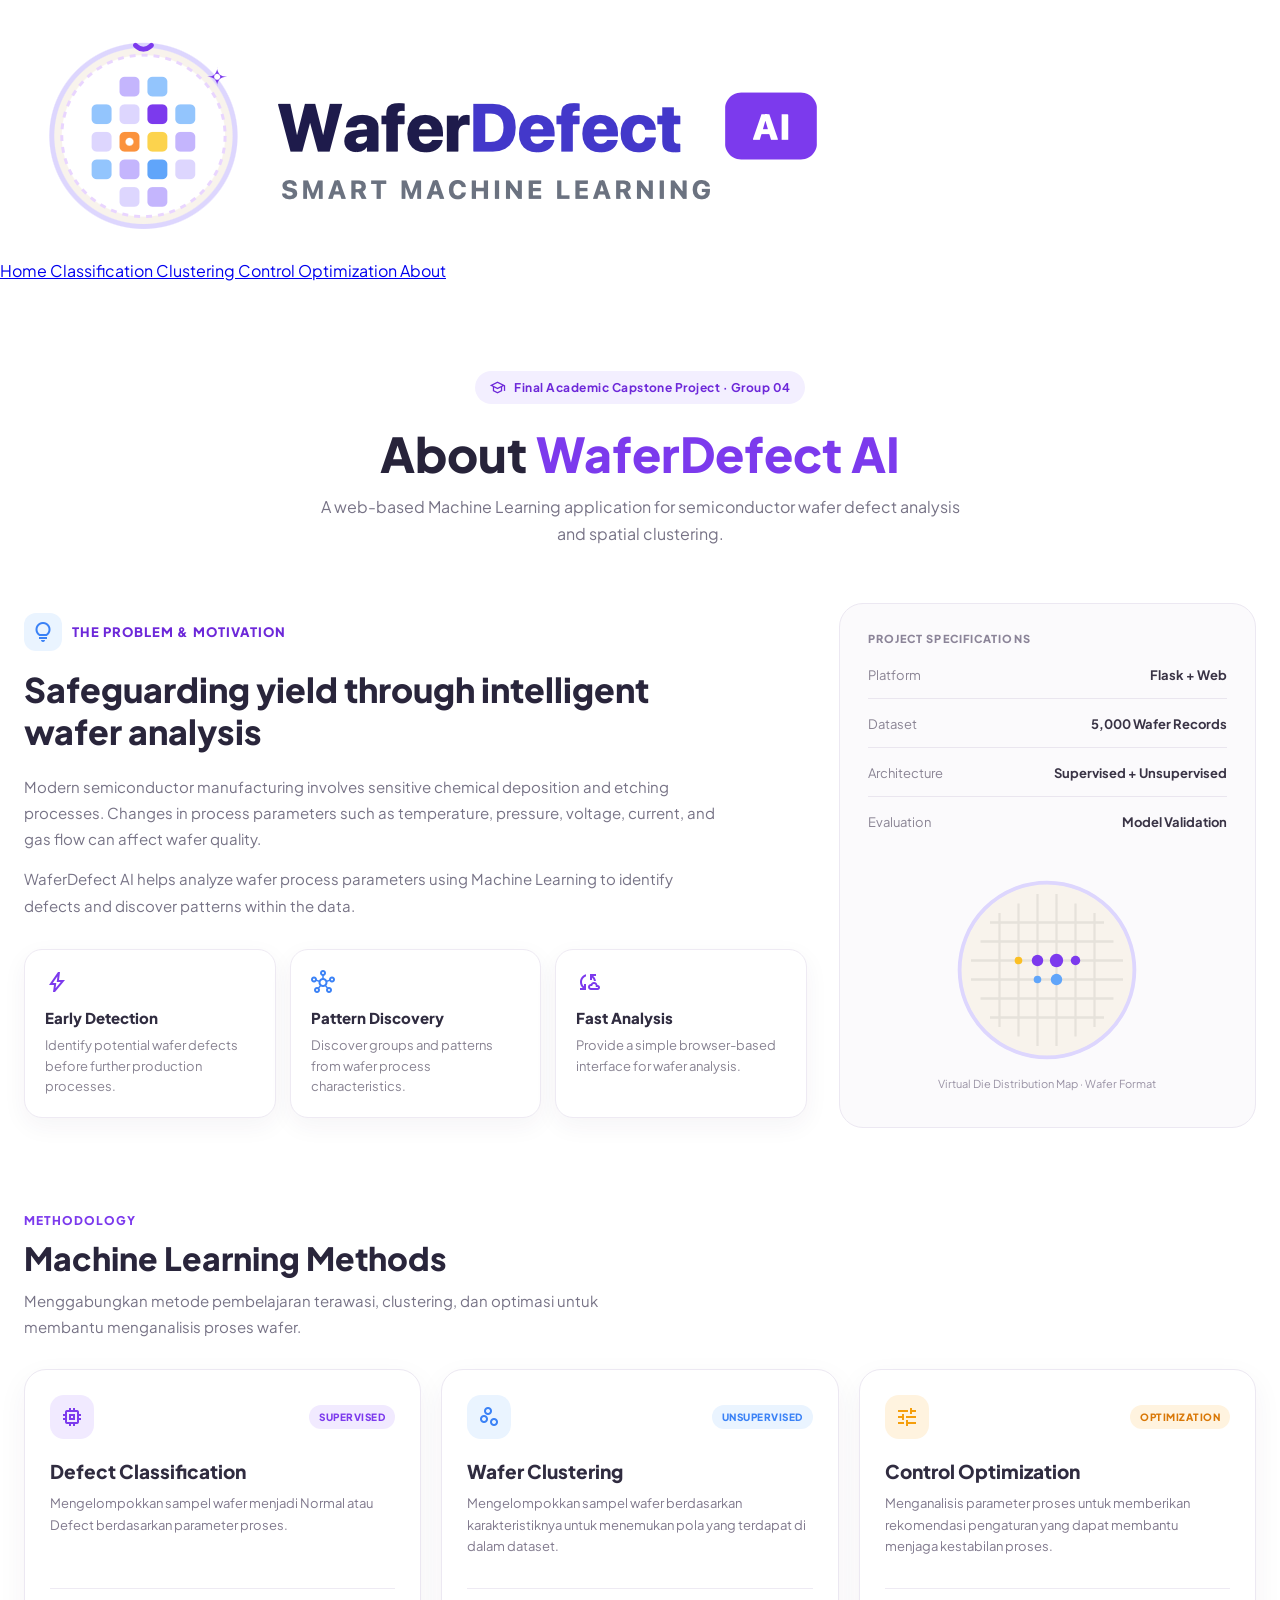
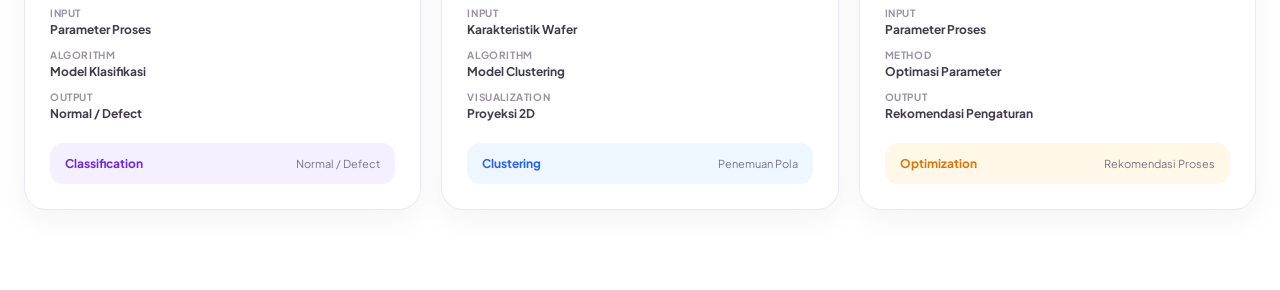
==== commit 61c55574: "Update sementara About" ====
--- a/frontend/about.html
+++ b/frontend/about.html
@@ -27,39 +27,39 @@
          NAVBAR
     ========================== -->
 
-    <header class="navbar">
-        <div class="navbar-container">
-
-            <a href="index.html" class="brand">
-                <img src="assets/logo.png" alt="WaferDefect AI Logo">
-                <span class="brand-name">WaferDefect AI</span>
+    <header class="fixed top-0 left-0 right-0 z-50 bg-white border-b border-[#f1eee8]">
+        <div class="h-24 max-w-[1400px] mx-auto px-8 flex items-center justify-between">
+
+            <!-- LOGO UTUH -->
+            <a href="index.html" class="flex items-center">
+                <img src="assets/logo.png" alt="WaferDefect AI" class="w-[300px] h-auto object-contain" />
             </a>
 
-            <span class="project-badge">
-                ML Capstone · Group 04
-            </span>
-
-            <nav class="nav-menu">
-                <a href="index.html">Home</a>
-                <a href="classification.html">Classification</a>
-                <a href="clustering.html">Clustering</a>
-                <a href="index.html#optimization">Control Optimization</a>
-                <a href="about.html" class="active">About</a>
+            <!-- NAVBAR -->
+            <nav class="flex items-center gap-1.5 px-2 py-1.5 bg-[#f8f4ee] rounded-full">
+
+                <!-- HOME ACTIVE -->
+                <a href="index.html" class="px-7 py-3 text-[#4a4455] font-label-lg text-label-lg rounded-full hover:bg-white transition-all">
+                Home
+            </a>
+
+                <a href="classification.html" class="px-7 py-3 text-[#4a4455] font-label-lg text-label-lg rounded-full hover:bg-white transition-all">
+                Classification
+            </a>
+
+                <a href="clustering.html" class="px-7 py-3 text-[#4a4455] font-label-lg text-label-lg rounded-full hover:bg-white transition-all">
+                Clustering
+            </a>
+
+                <a href="control-optimization.html" class="px-7 py-3 text-[#4a4455] font-label-lg text-label-lg rounded-full hover:bg-white transition-all">
+                Control Optimization
+            </a>
+
+                <a href="about.html" class="px-7 py-3 bg-[#7c3aed] text-white font-label-lg text-label-lg rounded-full">
+                About
+            </a>
+
             </nav>
-
-            <div class="nav-right">
-
-                <div class="ml-status">
-                    <span class="status-dot"></span> ML Ready
-                </div>
-
-                <div class="profile-button">
-                    <span class="material-symbols-outlined">
-                        person
-                    </span>
-                </div>
-
-            </div>
 
         </div>
     </header>
@@ -321,7 +321,7 @@
                     </h2>
 
                     <p>
-                        Combining supervised classification, unsupervised clustering, and control optimization for wafer process analysis.
+                        Menggabungkan metode pembelajaran terawasi, clustering, dan optimasi untuk membantu menganalisis proses wafer.
                     </p>
 
                 </div>
@@ -352,19 +352,19 @@
                         </h3>
 
                         <p>
-                            Classifies wafer samples into Normal or Defective status based on process parameters.
+                            Mengelompokkan sampel wafer menjadi Normal atau Defect berdasarkan parameter proses.
                         </p>
 
                         <div class="engine-details">
 
                             <div>
                                 <span>Input</span>
-                                <strong>Process Parameters</strong>
+                                <strong>Parameter Proses</strong>
                             </div>
 
                             <div>
                                 <span>Algorithm</span>
-                                <strong>Classification Model</strong>
+                                <strong>Model Klasifikasi</strong>
                             </div>
 
                             <div>
@@ -409,24 +409,24 @@
                         </h3>
 
                         <p>
-                            Groups wafer samples based on their characteristics and reveals hidden patterns in the dataset.
+                            Mengelompokkan sampel wafer berdasarkan karakteristiknya untuk menemukan pola yang terdapat di dalam dataset.
                         </p>
 
                         <div class="engine-details">
 
                             <div>
                                 <span>Input</span>
-                                <strong>Wafer Features</strong>
+                                <strong>Karakteristik Wafer</strong>
                             </div>
 
                             <div>
                                 <span>Algorithm</span>
-                                <strong>Clustering Model</strong>
+                                <strong>Model Clustering</strong>
                             </div>
 
                             <div>
                                 <span>Visualization</span>
-                                <strong>2D Projection</strong>
+                                <strong>Proyeksi 2D</strong>
                             </div>
 
                         </div>
@@ -435,7 +435,7 @@
 
                             <div>
                                 <strong>Clustering</strong>
-                                <span>Pattern Discovery</span>
+                                <span>Penemuan Pola</span>
                             </div>
 
                         </div>
@@ -466,24 +466,24 @@
                         </h3>
 
                         <p>
-                            Analyzes process parameters and model results to provide recommended settings for improved process control.
+                            Menganalisis parameter proses untuk memberikan rekomendasi pengaturan yang dapat membantu menjaga kestabilan proses.
                         </p>
 
                         <div class="engine-details">
 
                             <div>
                                 <span>Input</span>
-                                <strong>Process Parameters</strong>
+                                <strong>Parameter Proses</strong>
                             </div>
 
                             <div>
                                 <span>Method</span>
-                                <strong>Parameter Optimization</strong>
+                                <strong>Optimasi Parameter</strong>
                             </div>
 
                             <div>
                                 <span>Output</span>
-                                <strong>Recommended Settings</strong>
+                                <strong>Rekomendasi Pengaturan</strong>
                             </div>
 
                         </div>
@@ -492,7 +492,7 @@
 
                             <div>
                                 <strong>Optimization</strong>
-                                <span>Process Recommendation</span>
+                                <span>Rekomendasi Proses</span>
                             </div>
 
                         </div>
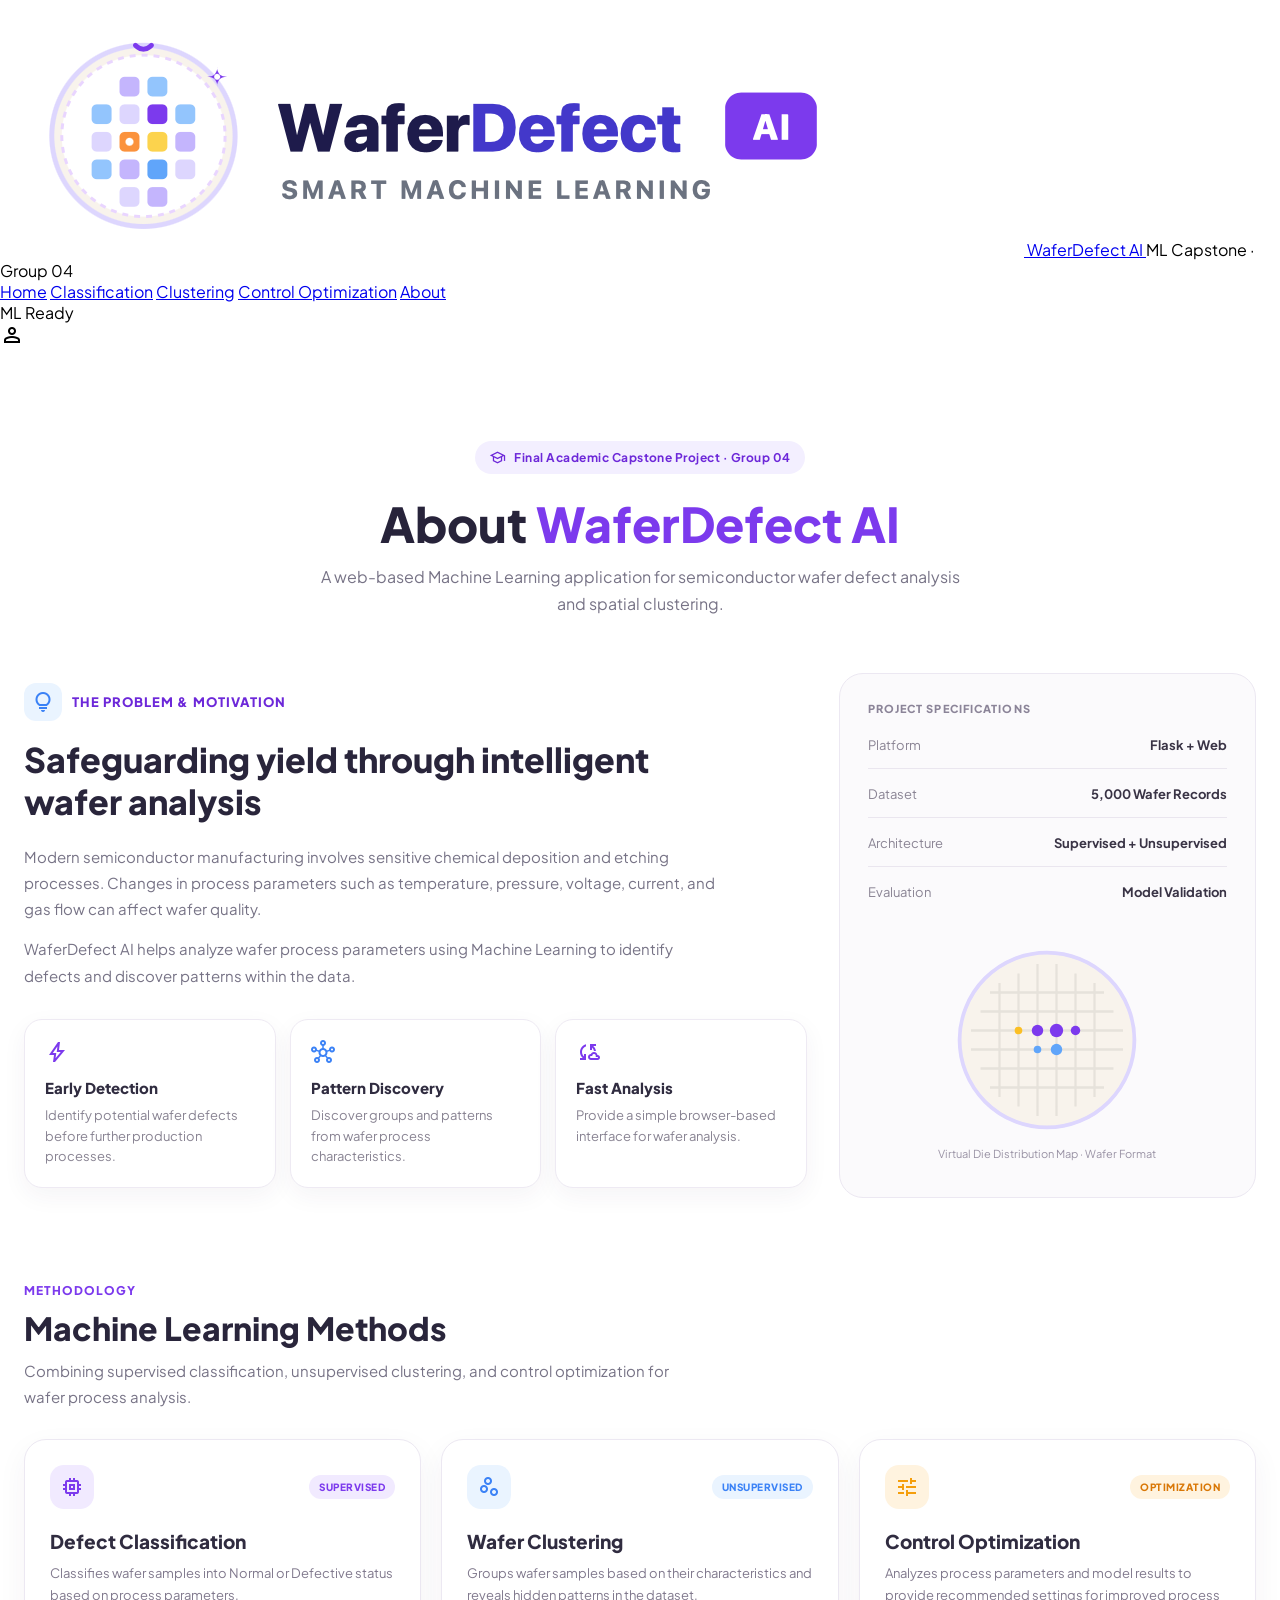
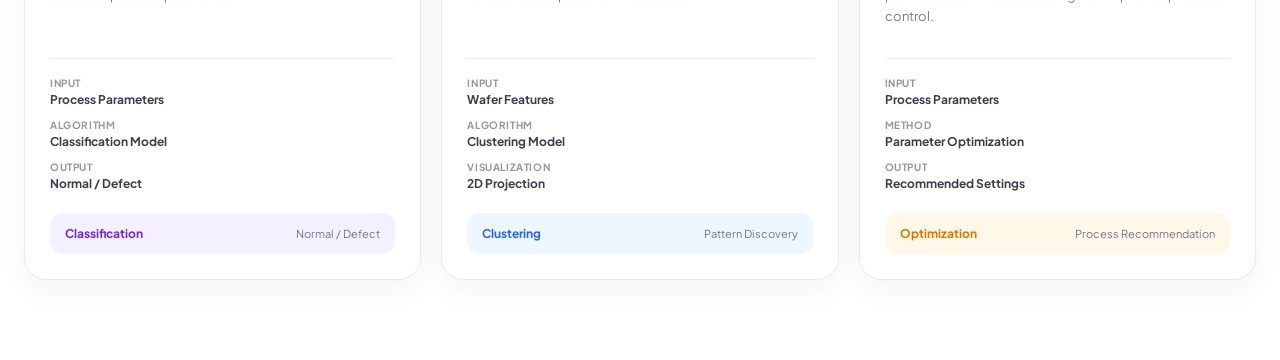
==== commit 4a412366: "[FIX] Resolve merge conflicts using gibral branch versions" ====
--- a/frontend/about.html
+++ b/frontend/about.html
@@ -11,10 +11,13 @@
     <link rel="preconnect" href="https://fonts.googleapis.com">
     <link rel="preconnect" href="https://fonts.gstatic.com" crossorigin>
 
-    <link href="https://fonts.googleapis.com/css2?family=Plus+Jakarta+Sans:wght@400;500;600;700;800&display=swap" rel="stylesheet">
+    <link href="https://fonts.googleapis.com/css2?family=Plus+Jakarta+Sans:wght@400;500;600;700;800&display=swap"
+        rel="stylesheet">
 
     <!-- Material Icons -->
-    <link href="https://fonts.googleapis.com/css2?family=Material+Symbols+Outlined:opsz,wght,FILL,GRAD@20..48,100..700,0..1,-50..200" rel="stylesheet">
+    <link
+        href="https://fonts.googleapis.com/css2?family=Material+Symbols+Outlined:opsz,wght,FILL,GRAD@20..48,100..700,0..1,-50..200"
+        rel="stylesheet">
 
     <!-- CSS -->
     <link rel="stylesheet" href="css/style.css">
@@ -27,39 +30,39 @@
          NAVBAR
     ========================== -->
 
-    <header class="fixed top-0 left-0 right-0 z-50 bg-white border-b border-[#f1eee8]">
-        <div class="h-24 max-w-[1400px] mx-auto px-8 flex items-center justify-between">
-
-            <!-- LOGO UTUH -->
-            <a href="index.html" class="flex items-center">
-                <img src="assets/logo.png" alt="WaferDefect AI" class="w-[300px] h-auto object-contain" />
+    <header class="navbar">
+        <div class="navbar-container">
+
+            <a href="index.html" class="brand">
+                <img src="assets/logo.png" alt="WaferDefect AI Logo">
+                <span class="brand-name">WaferDefect AI</span>
             </a>
 
-            <!-- NAVBAR -->
-            <nav class="flex items-center gap-1.5 px-2 py-1.5 bg-[#f8f4ee] rounded-full">
-
-                <!-- HOME ACTIVE -->
-                <a href="index.html" class="px-7 py-3 text-[#4a4455] font-label-lg text-label-lg rounded-full hover:bg-white transition-all">
-                Home
-            </a>
-
-                <a href="classification.html" class="px-7 py-3 text-[#4a4455] font-label-lg text-label-lg rounded-full hover:bg-white transition-all">
-                Classification
-            </a>
-
-                <a href="clustering.html" class="px-7 py-3 text-[#4a4455] font-label-lg text-label-lg rounded-full hover:bg-white transition-all">
-                Clustering
-            </a>
-
-                <a href="control-optimization.html" class="px-7 py-3 text-[#4a4455] font-label-lg text-label-lg rounded-full hover:bg-white transition-all">
-                Control Optimization
-            </a>
-
-                <a href="about.html" class="px-7 py-3 bg-[#7c3aed] text-white font-label-lg text-label-lg rounded-full">
-                About
-            </a>
-
+            <span class="project-badge">
+                ML Capstone · Group 04
+            </span>
+
+            <nav class="nav-menu">
+                <a href="index.html">Home</a>
+                <a href="classification.html">Classification</a>
+                <a href="clustering.html">Clustering</a>
+                <a href="index.html#optimization">Control Optimization</a>
+                <a href="about.html" class="active">About</a>
             </nav>
+
+            <div class="nav-right">
+
+                <div class="ml-status">
+                    <span class="status-dot"></span> ML Ready
+                </div>
+
+                <div class="profile-button">
+                    <span class="material-symbols-outlined">
+                        person
+                    </span>
+                </div>
+
+            </div>
 
         </div>
     </header>
@@ -89,7 +92,8 @@
                 </h1>
 
                 <p>
-                    A web-based Machine Learning application for semiconductor wafer defect analysis and spatial clustering.
+                    A web-based Machine Learning application for semiconductor wafer defect analysis and spatial
+                    clustering.
                 </p>
 
             </section>
@@ -122,11 +126,14 @@
                     </h2>
 
                     <p>
-                        Modern semiconductor manufacturing involves sensitive chemical deposition and etching processes. Changes in process parameters such as temperature, pressure, voltage, current, and gas flow can affect wafer quality.
+                        Modern semiconductor manufacturing involves sensitive chemical deposition and etching processes.
+                        Changes in process parameters such as temperature, pressure, voltage, current, and gas flow can
+                        affect wafer quality.
                     </p>
 
                     <p>
-                        WaferDefect AI helps analyze wafer process parameters using Machine Learning to identify defects and discover patterns within the data.
+                        WaferDefect AI helps analyze wafer process parameters using Machine Learning to identify defects
+                        and discover patterns within the data.
                     </p>
 
 
@@ -228,68 +235,25 @@
 
                         <svg viewBox="0 0 100 100" xmlns="http://www.w3.org/2000/svg">
 
-                            <circle
-                                cx="50"
-                                cy="50"
-                                r="46"
-                                fill="#F8F3EC"
-                                stroke="#DDD6FE"
-                                stroke-width="2"
-                            />
-
-                            <path
-                                d="M25 20v60M35 15v70M45 10v80M55 10v80M65 15v70M75 20v60"
-                                stroke="#E6E2DB"
-                                stroke-width="1.2"
-                            />
-
-                            <path
-                                d="M20 25h60M15 35h70M10 45h80M10 55h80M15 65h70M20 75h60"
-                                stroke="#E6E2DB"
-                                stroke-width="1.2"
-                            />
-
-                            <circle
-                                cx="45"
-                                cy="45"
-                                r="3"
-                                fill="#7C3AED"
-                            />
-
-                            <circle
-                                cx="55"
-                                cy="45"
-                                r="3.5"
-                                fill="#7C3AED"
-                            />
-
-                            <circle
-                                cx="55"
-                                cy="55"
-                                r="3"
-                                fill="#60A5FA"
-                            />
-
-                            <circle
-                                cx="65"
-                                cy="45"
-                                r="2.5"
-                                fill="#7C3AED"
-                            />
-
-                            <circle
-                                cx="45"
-                                cy="55"
-                                r="2"
-                                fill="#60A5FA"
-                            />
-
-                            <circle
-                                cx="35"
-                                cy="45"
-                                r="2"
-                                fill="#FBBF24"
-                            />
+                            <circle cx="50" cy="50" r="46" fill="#F8F3EC" stroke="#DDD6FE" stroke-width="2" />
+
+                            <path d="M25 20v60M35 15v70M45 10v80M55 10v80M65 15v70M75 20v60" stroke="#E6E2DB"
+                                stroke-width="1.2" />
+
+                            <path d="M20 25h60M15 35h70M10 45h80M10 55h80M15 65h70M20 75h60" stroke="#E6E2DB"
+                                stroke-width="1.2" />
+
+                            <circle cx="45" cy="45" r="3" fill="#7C3AED" />
+
+                            <circle cx="55" cy="45" r="3.5" fill="#7C3AED" />
+
+                            <circle cx="55" cy="55" r="3" fill="#60A5FA" />
+
+                            <circle cx="65" cy="45" r="2.5" fill="#7C3AED" />
+
+                            <circle cx="45" cy="55" r="2" fill="#60A5FA" />
+
+                            <circle cx="35" cy="45" r="2" fill="#FBBF24" />
 
                         </svg>
 
@@ -321,7 +285,8 @@
                     </h2>
 
                     <p>
-                        Menggabungkan metode pembelajaran terawasi, clustering, dan optimasi untuk membantu menganalisis proses wafer.
+                        Combining supervised classification, unsupervised clustering, and control optimization for wafer
+                        process analysis.
                     </p>
 
                 </div>
@@ -352,19 +317,19 @@
                         </h3>
 
                         <p>
-                            Mengelompokkan sampel wafer menjadi Normal atau Defect berdasarkan parameter proses.
+                            Classifies wafer samples into Normal or Defective status based on process parameters.
                         </p>
 
                         <div class="engine-details">
 
                             <div>
                                 <span>Input</span>
-                                <strong>Parameter Proses</strong>
+                                <strong>Process Parameters</strong>
                             </div>
 
                             <div>
                                 <span>Algorithm</span>
-                                <strong>Model Klasifikasi</strong>
+                                <strong>Classification Model</strong>
                             </div>
 
                             <div>
@@ -409,24 +374,25 @@
                         </h3>
 
                         <p>
-                            Mengelompokkan sampel wafer berdasarkan karakteristiknya untuk menemukan pola yang terdapat di dalam dataset.
+                            Groups wafer samples based on their characteristics and reveals hidden patterns in the
+                            dataset.
                         </p>
 
                         <div class="engine-details">
 
                             <div>
                                 <span>Input</span>
-                                <strong>Karakteristik Wafer</strong>
+                                <strong>Wafer Features</strong>
                             </div>
 
                             <div>
                                 <span>Algorithm</span>
-                                <strong>Model Clustering</strong>
+                                <strong>Clustering Model</strong>
                             </div>
 
                             <div>
                                 <span>Visualization</span>
-                                <strong>Proyeksi 2D</strong>
+                                <strong>2D Projection</strong>
                             </div>
 
                         </div>
@@ -435,7 +401,7 @@
 
                             <div>
                                 <strong>Clustering</strong>
-                                <span>Penemuan Pola</span>
+                                <span>Pattern Discovery</span>
                             </div>
 
                         </div>
@@ -466,24 +432,25 @@
                         </h3>
 
                         <p>
-                            Menganalisis parameter proses untuk memberikan rekomendasi pengaturan yang dapat membantu menjaga kestabilan proses.
+                            Analyzes process parameters and model results to provide recommended settings for improved
+                            process control.
                         </p>
 
                         <div class="engine-details">
 
                             <div>
                                 <span>Input</span>
-                                <strong>Parameter Proses</strong>
+                                <strong>Process Parameters</strong>
                             </div>
 
                             <div>
                                 <span>Method</span>
-                                <strong>Optimasi Parameter</strong>
+                                <strong>Parameter Optimization</strong>
                             </div>
 
                             <div>
                                 <span>Output</span>
-                                <strong>Rekomendasi Pengaturan</strong>
+                                <strong>Recommended Settings</strong>
                             </div>
 
                         </div>
@@ -492,7 +459,7 @@
 
                             <div>
                                 <strong>Optimization</strong>
-                                <span>Rekomendasi Proses</span>
+                                <span>Process Recommendation</span>
                             </div>
 
                         </div>
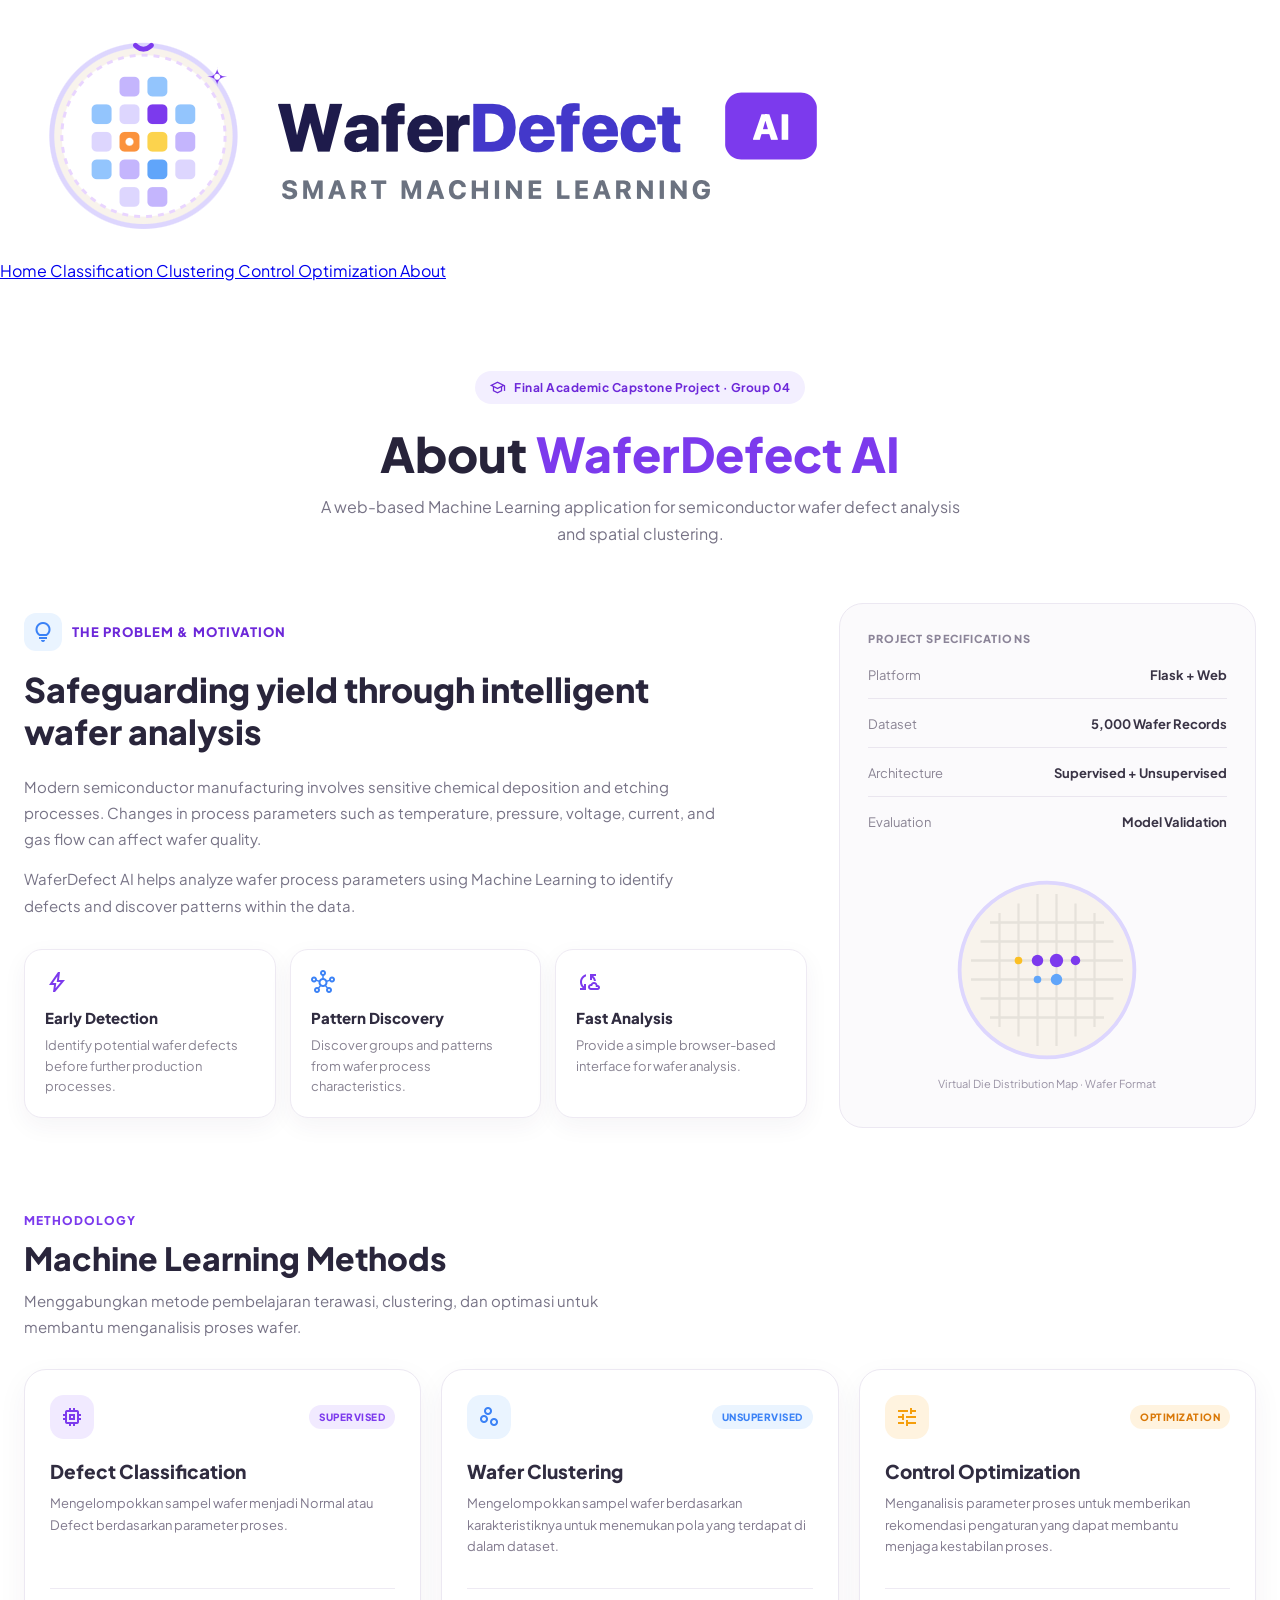
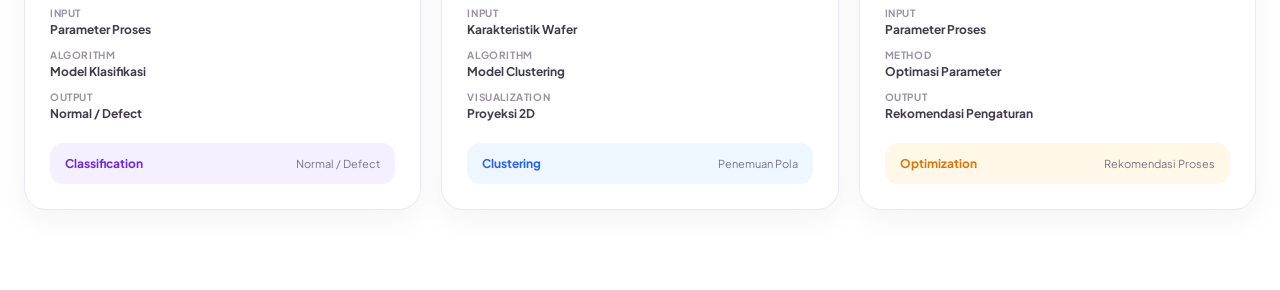
==== commit e54212c4: "Merge branch 'cipa' of https://github.com/gbrlhf/wafer-defect-classification into gibral" ====
--- a/frontend/about.html
+++ b/frontend/about.html
@@ -30,39 +30,39 @@
          NAVBAR
     ========================== -->
 
-    <header class="navbar">
-        <div class="navbar-container">
-
-            <a href="index.html" class="brand">
-                <img src="assets/logo.png" alt="WaferDefect AI Logo">
-                <span class="brand-name">WaferDefect AI</span>
-            </a>
-
-            <span class="project-badge">
-                ML Capstone · Group 04
-            </span>
-
-            <nav class="nav-menu">
-                <a href="index.html">Home</a>
-                <a href="classification.html">Classification</a>
-                <a href="clustering.html">Clustering</a>
-                <a href="index.html#optimization">Control Optimization</a>
-                <a href="about.html" class="active">About</a>
+    <header class="fixed top-0 left-0 right-0 z-50 bg-white border-b border-[#f1eee8]">
+        <div class="h-24 max-w-[1400px] mx-auto px-8 flex items-center justify-between">
+
+            <!-- LOGO UTUH -->
+            <a href="index.html" class="flex items-center">
+                <img src="assets/logo.png" alt="WaferDefect AI" class="w-[300px] h-auto object-contain" />
+            </a>
+
+            <!-- NAVBAR -->
+            <nav class="flex items-center gap-1.5 px-2 py-1.5 bg-[#f8f4ee] rounded-full">
+
+                <!-- HOME ACTIVE -->
+                <a href="index.html" class="px-7 py-3 text-[#4a4455] font-label-lg text-label-lg rounded-full hover:bg-white transition-all">
+                Home
+            </a>
+
+                <a href="classification.html" class="px-7 py-3 text-[#4a4455] font-label-lg text-label-lg rounded-full hover:bg-white transition-all">
+                Classification
+            </a>
+
+                <a href="clustering.html" class="px-7 py-3 text-[#4a4455] font-label-lg text-label-lg rounded-full hover:bg-white transition-all">
+                Clustering
+            </a>
+
+                <a href="control-optimization.html" class="px-7 py-3 text-[#4a4455] font-label-lg text-label-lg rounded-full hover:bg-white transition-all">
+                Control Optimization
+            </a>
+
+                <a href="about.html" class="px-7 py-3 bg-[#7c3aed] text-white font-label-lg text-label-lg rounded-full">
+                About
+            </a>
+
             </nav>
-
-            <div class="nav-right">
-
-                <div class="ml-status">
-                    <span class="status-dot"></span> ML Ready
-                </div>
-
-                <div class="profile-button">
-                    <span class="material-symbols-outlined">
-                        person
-                    </span>
-                </div>
-
-            </div>
 
         </div>
     </header>
@@ -285,8 +285,7 @@
                     </h2>
 
                     <p>
-                        Combining supervised classification, unsupervised clustering, and control optimization for wafer
-                        process analysis.
+                        Menggabungkan metode pembelajaran terawasi, clustering, dan optimasi untuk membantu menganalisis proses wafer.
                     </p>
 
                 </div>
@@ -317,19 +316,19 @@
                         </h3>
 
                         <p>
-                            Classifies wafer samples into Normal or Defective status based on process parameters.
+                            Mengelompokkan sampel wafer menjadi Normal atau Defect berdasarkan parameter proses.
                         </p>
 
                         <div class="engine-details">
 
                             <div>
                                 <span>Input</span>
-                                <strong>Process Parameters</strong>
+                                <strong>Parameter Proses</strong>
                             </div>
 
                             <div>
                                 <span>Algorithm</span>
-                                <strong>Classification Model</strong>
+                                <strong>Model Klasifikasi</strong>
                             </div>
 
                             <div>
@@ -374,25 +373,24 @@
                         </h3>
 
                         <p>
-                            Groups wafer samples based on their characteristics and reveals hidden patterns in the
-                            dataset.
+                            Mengelompokkan sampel wafer berdasarkan karakteristiknya untuk menemukan pola yang terdapat di dalam dataset.
                         </p>
 
                         <div class="engine-details">
 
                             <div>
                                 <span>Input</span>
-                                <strong>Wafer Features</strong>
+                                <strong>Karakteristik Wafer</strong>
                             </div>
 
                             <div>
                                 <span>Algorithm</span>
-                                <strong>Clustering Model</strong>
+                                <strong>Model Clustering</strong>
                             </div>
 
                             <div>
                                 <span>Visualization</span>
-                                <strong>2D Projection</strong>
+                                <strong>Proyeksi 2D</strong>
                             </div>
 
                         </div>
@@ -401,7 +399,7 @@
 
                             <div>
                                 <strong>Clustering</strong>
-                                <span>Pattern Discovery</span>
+                                <span>Penemuan Pola</span>
                             </div>
 
                         </div>
@@ -432,25 +430,24 @@
                         </h3>
 
                         <p>
-                            Analyzes process parameters and model results to provide recommended settings for improved
-                            process control.
+                            Menganalisis parameter proses untuk memberikan rekomendasi pengaturan yang dapat membantu menjaga kestabilan proses.
                         </p>
 
                         <div class="engine-details">
 
                             <div>
                                 <span>Input</span>
-                                <strong>Process Parameters</strong>
+                                <strong>Parameter Proses</strong>
                             </div>
 
                             <div>
                                 <span>Method</span>
-                                <strong>Parameter Optimization</strong>
+                                <strong>Optimasi Parameter</strong>
                             </div>
 
                             <div>
                                 <span>Output</span>
-                                <strong>Recommended Settings</strong>
+                                <strong>Rekomendasi Pengaturan</strong>
                             </div>
 
                         </div>
@@ -459,7 +456,7 @@
 
                             <div>
                                 <strong>Optimization</strong>
-                                <span>Process Recommendation</span>
+                                <span>Rekomendasi Proses</span>
                             </div>
 
                         </div>
